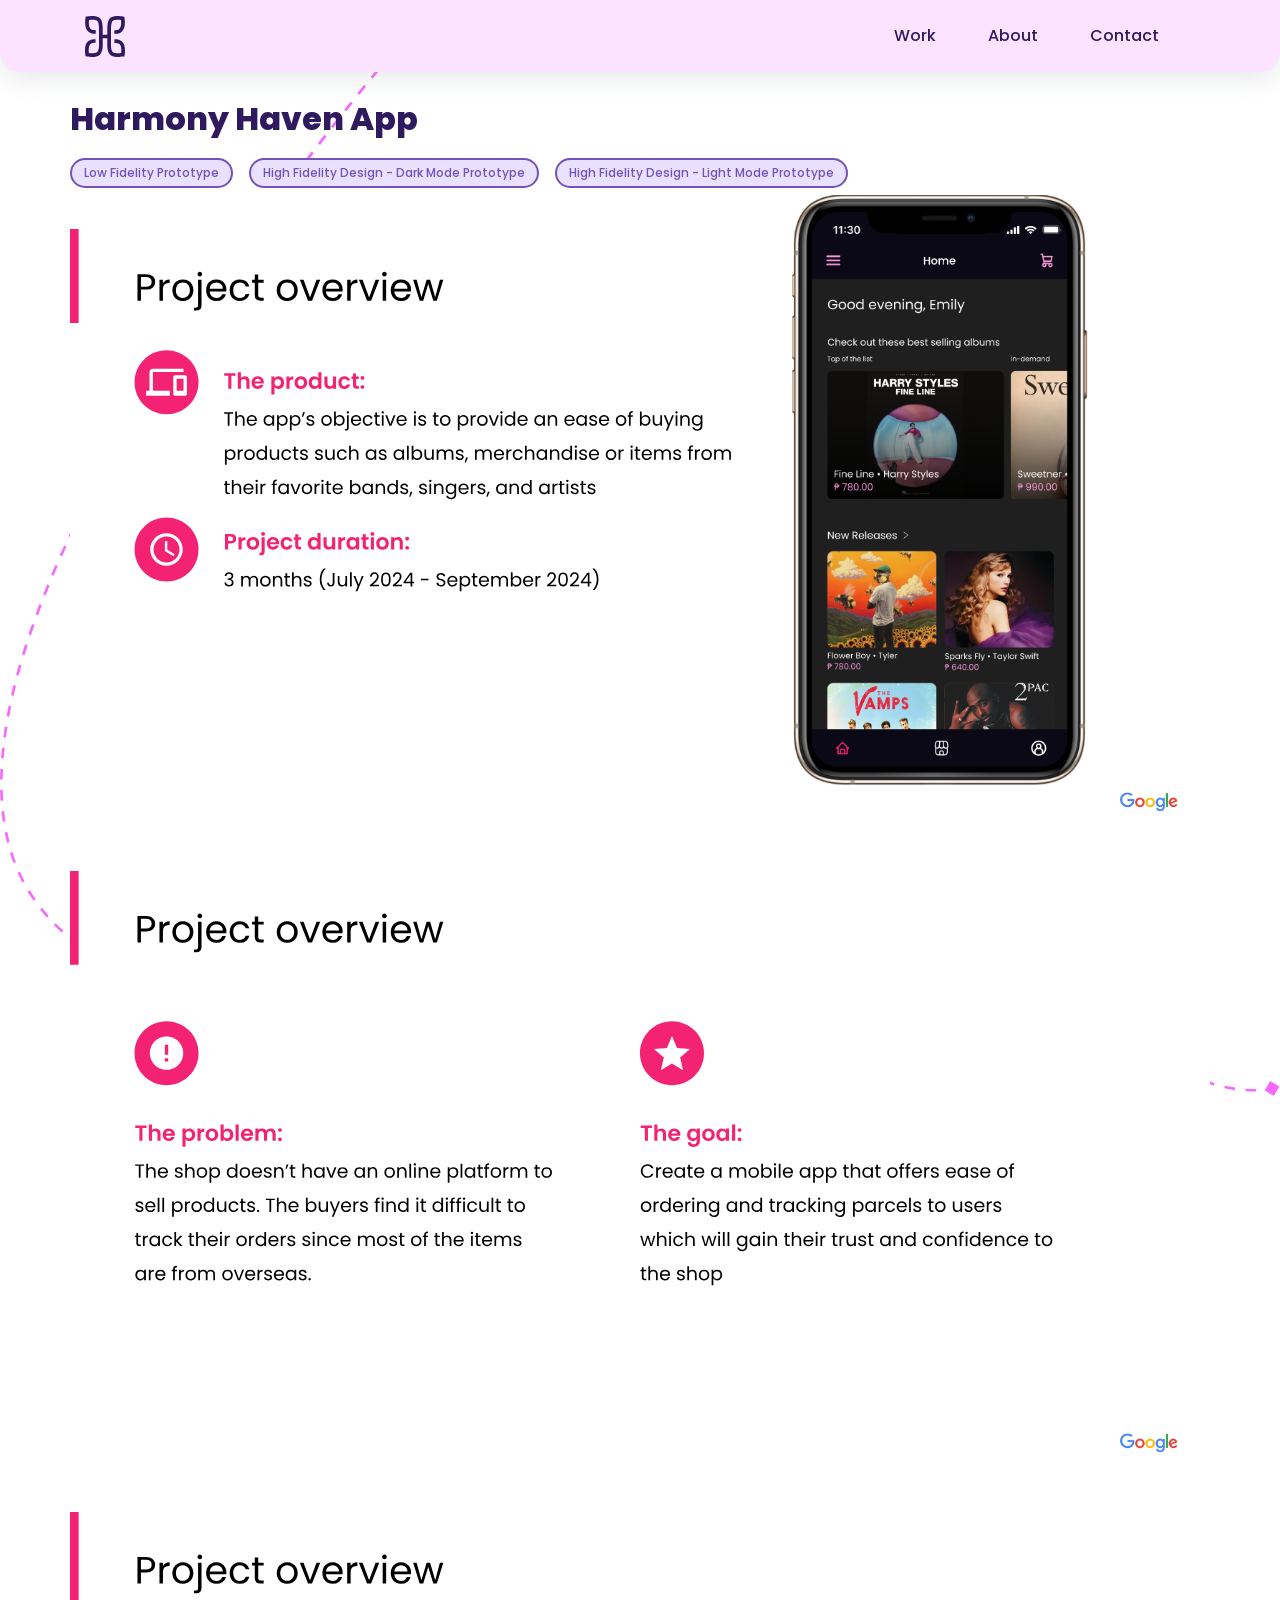
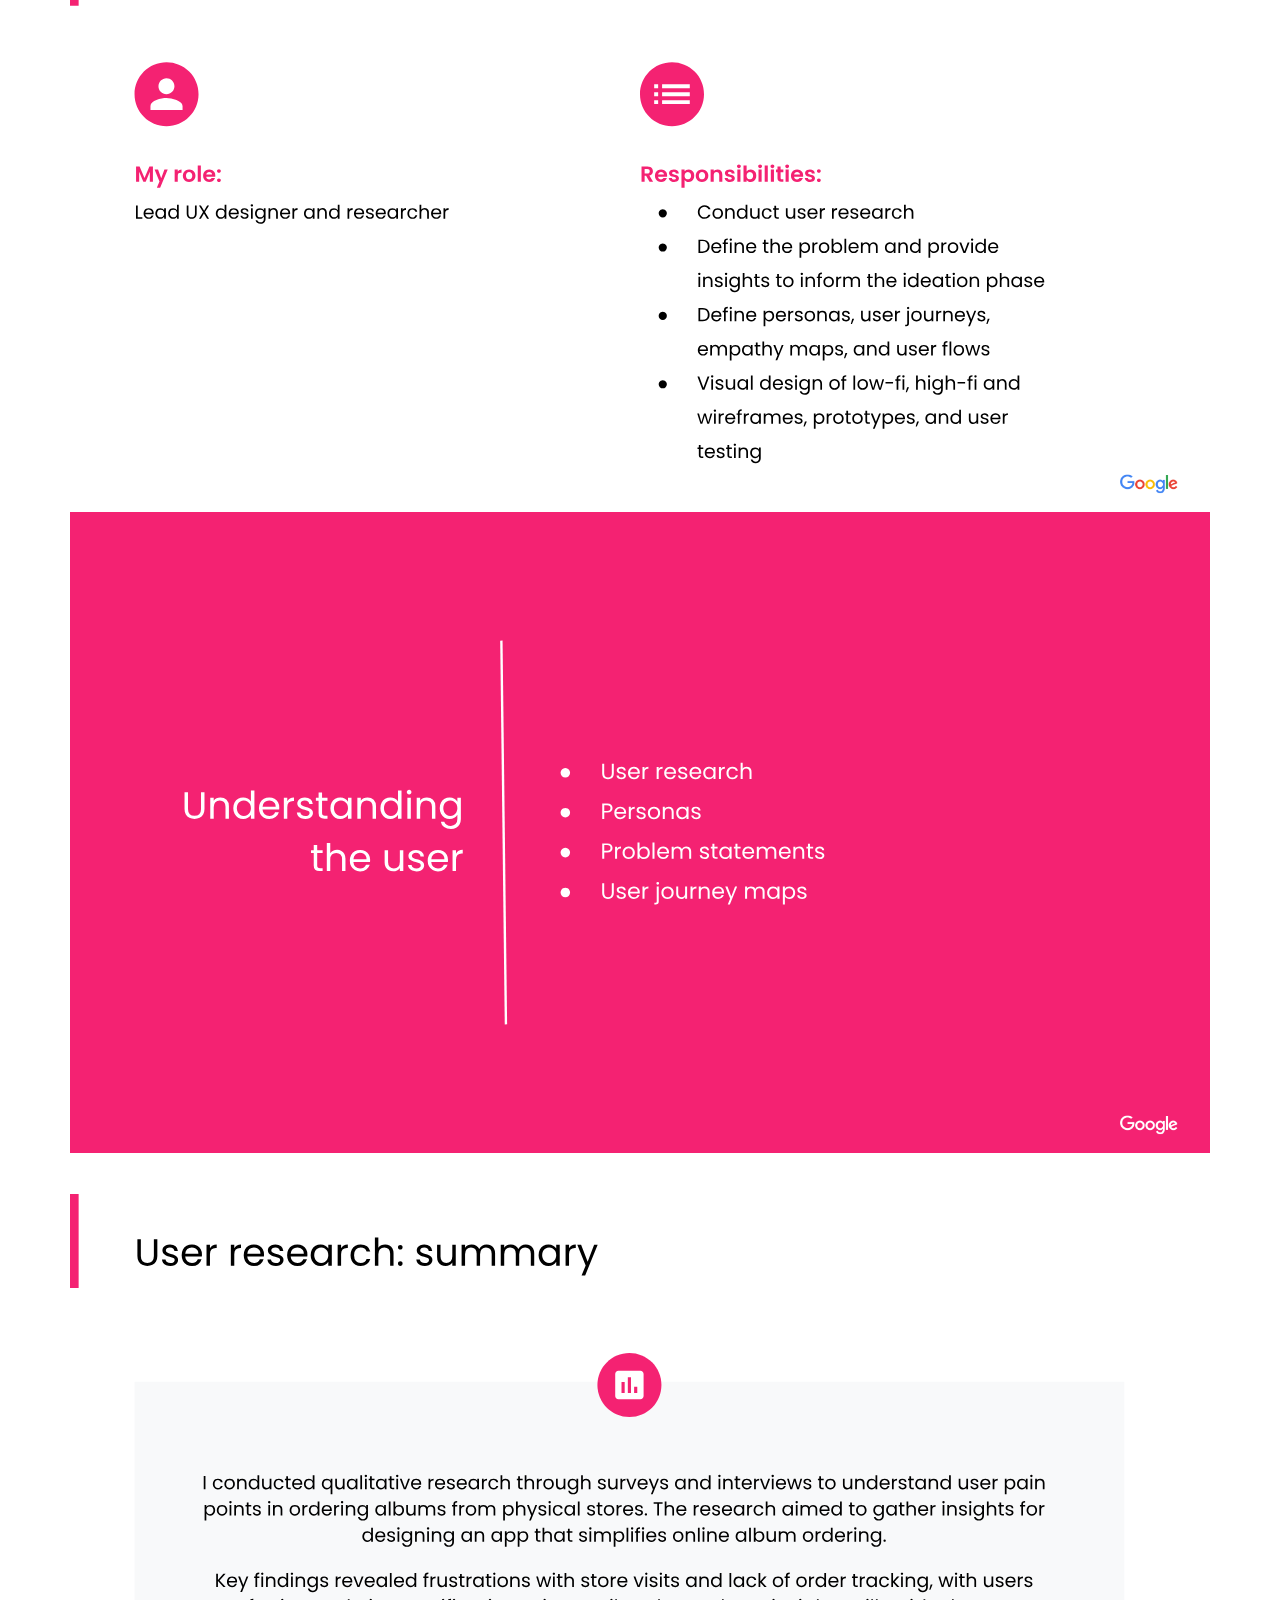
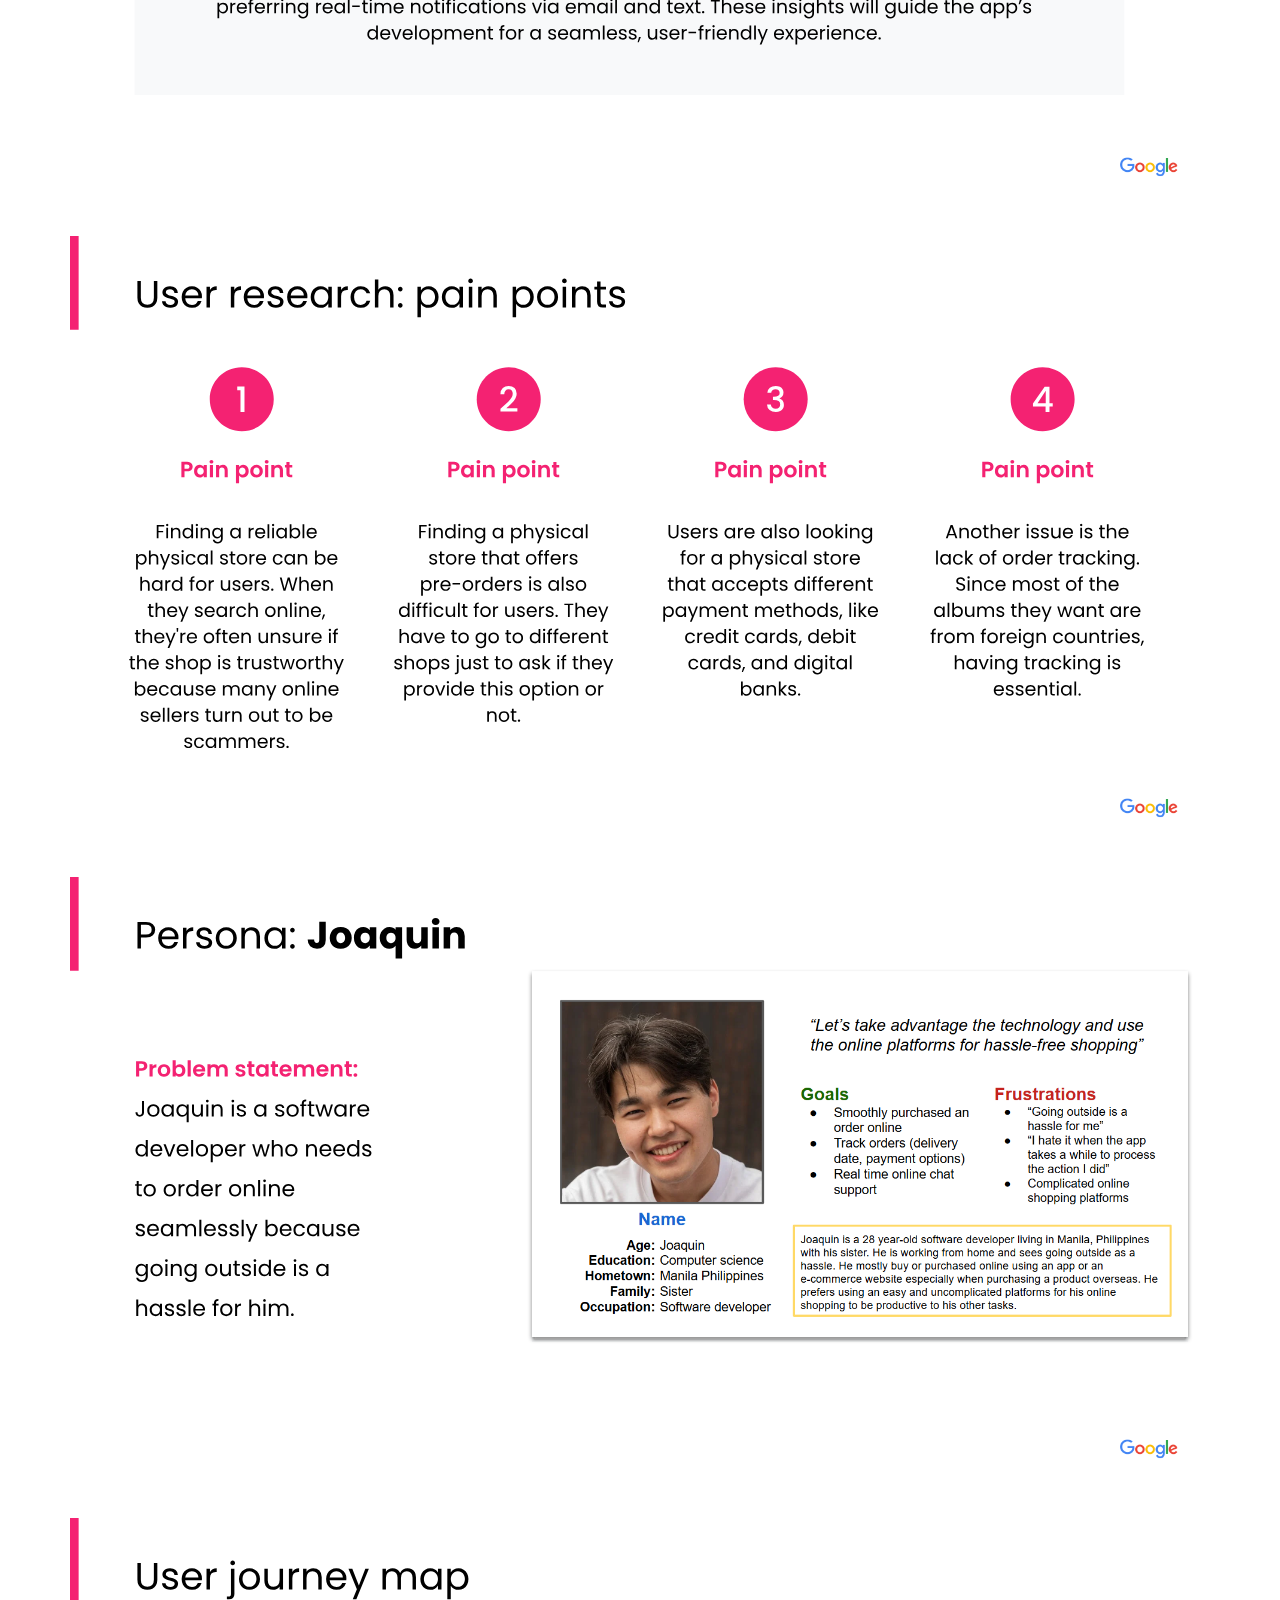
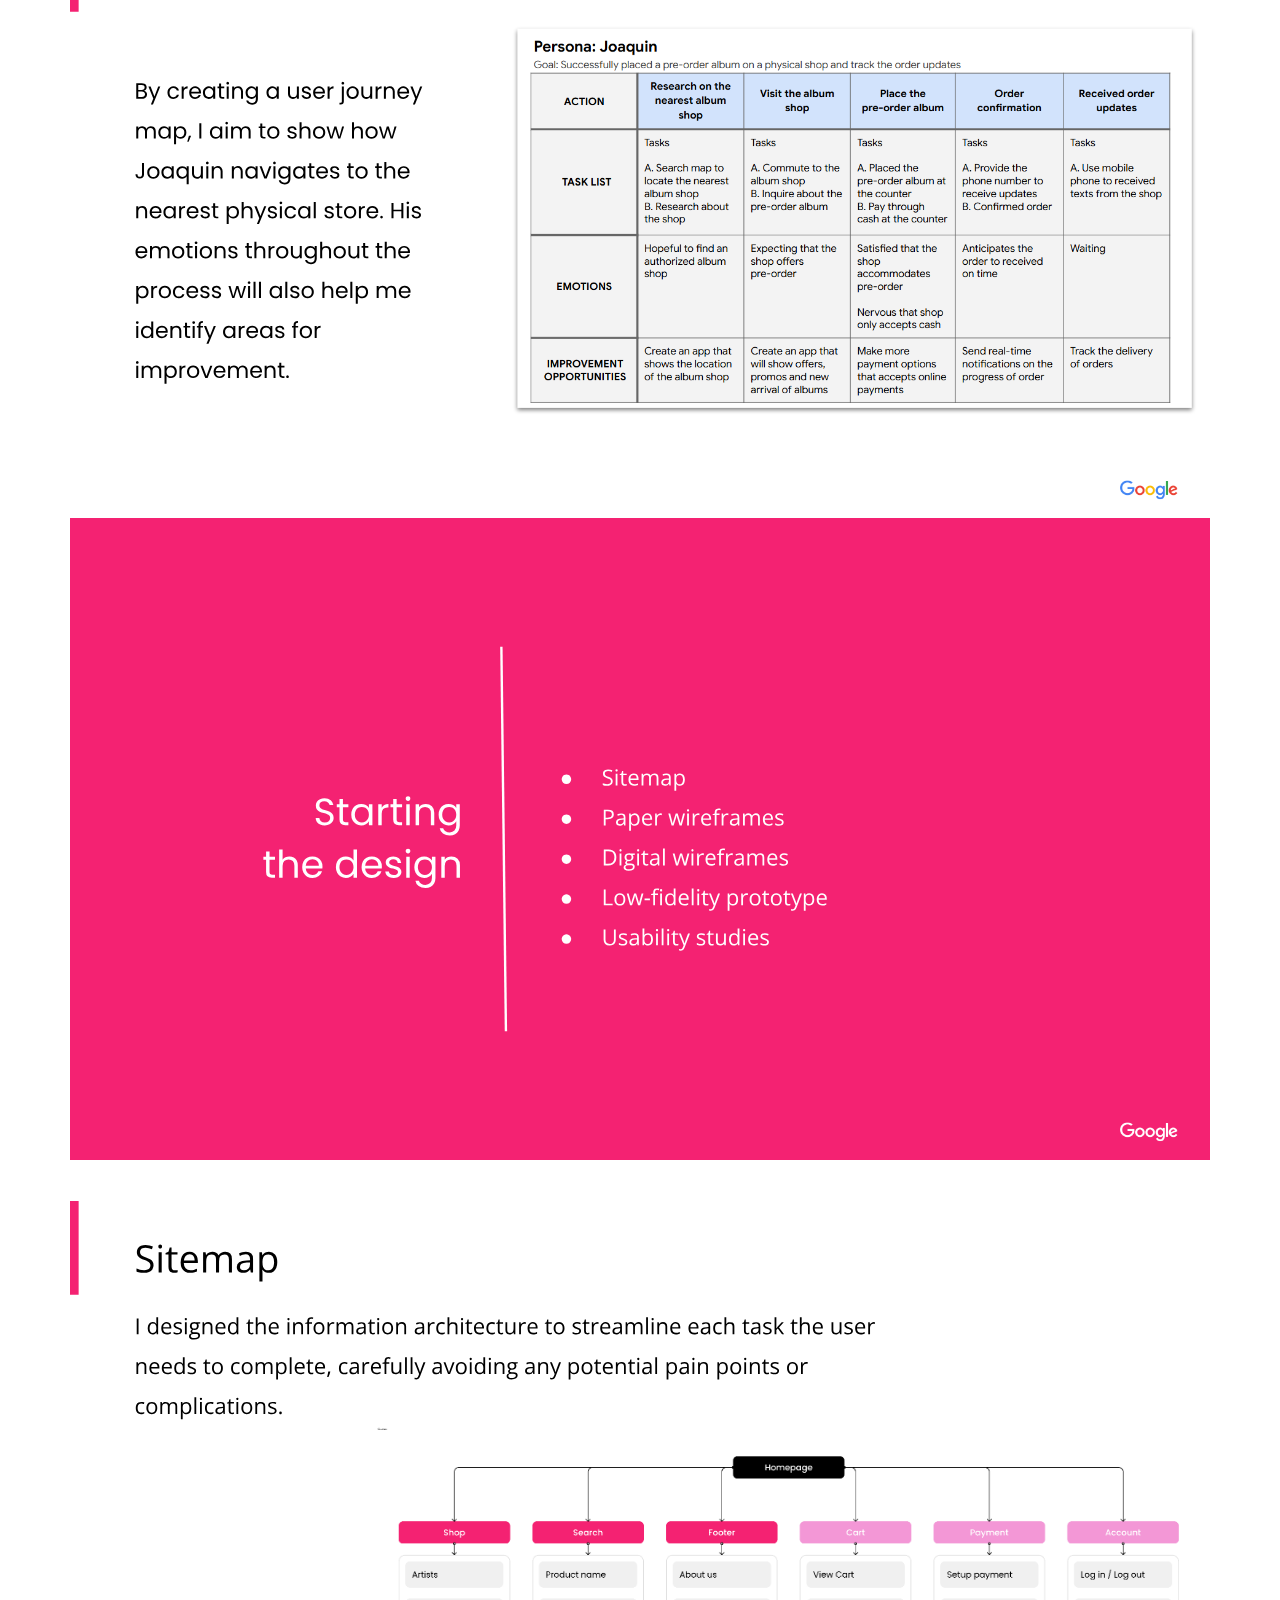
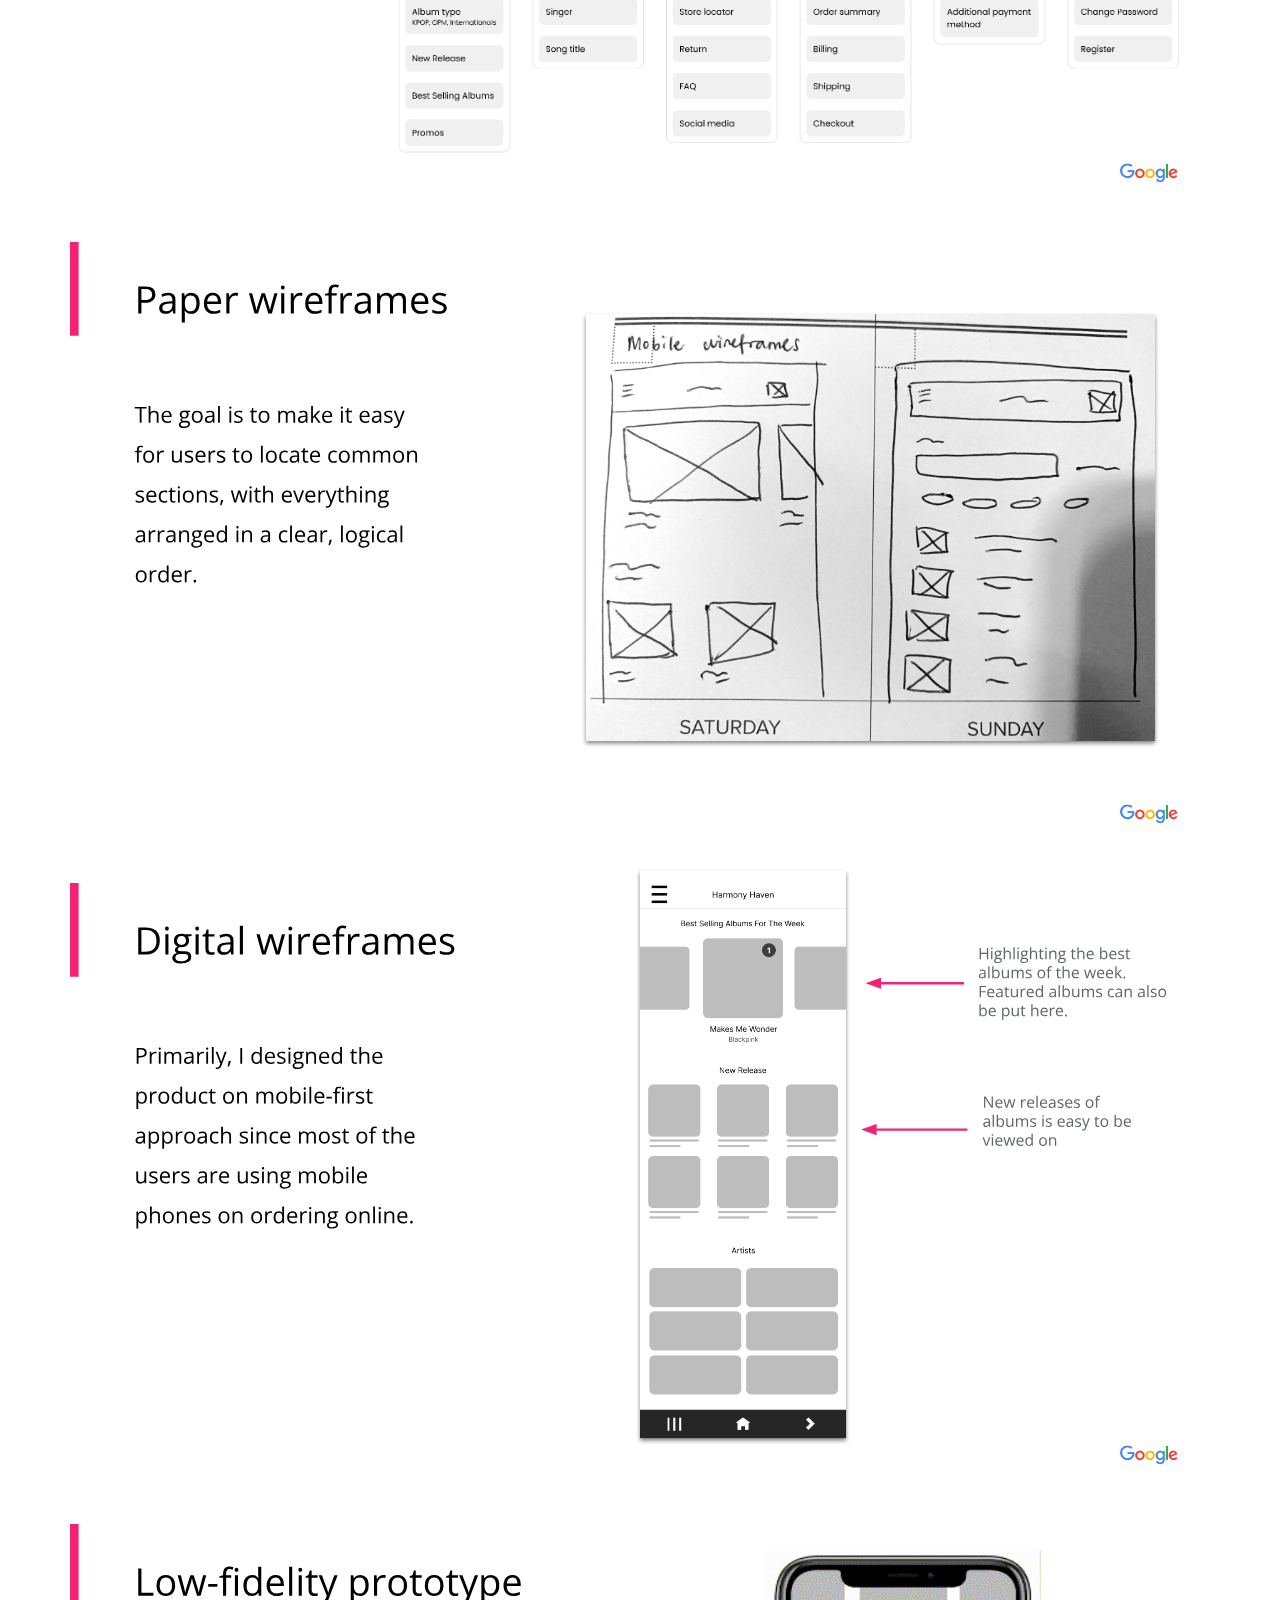
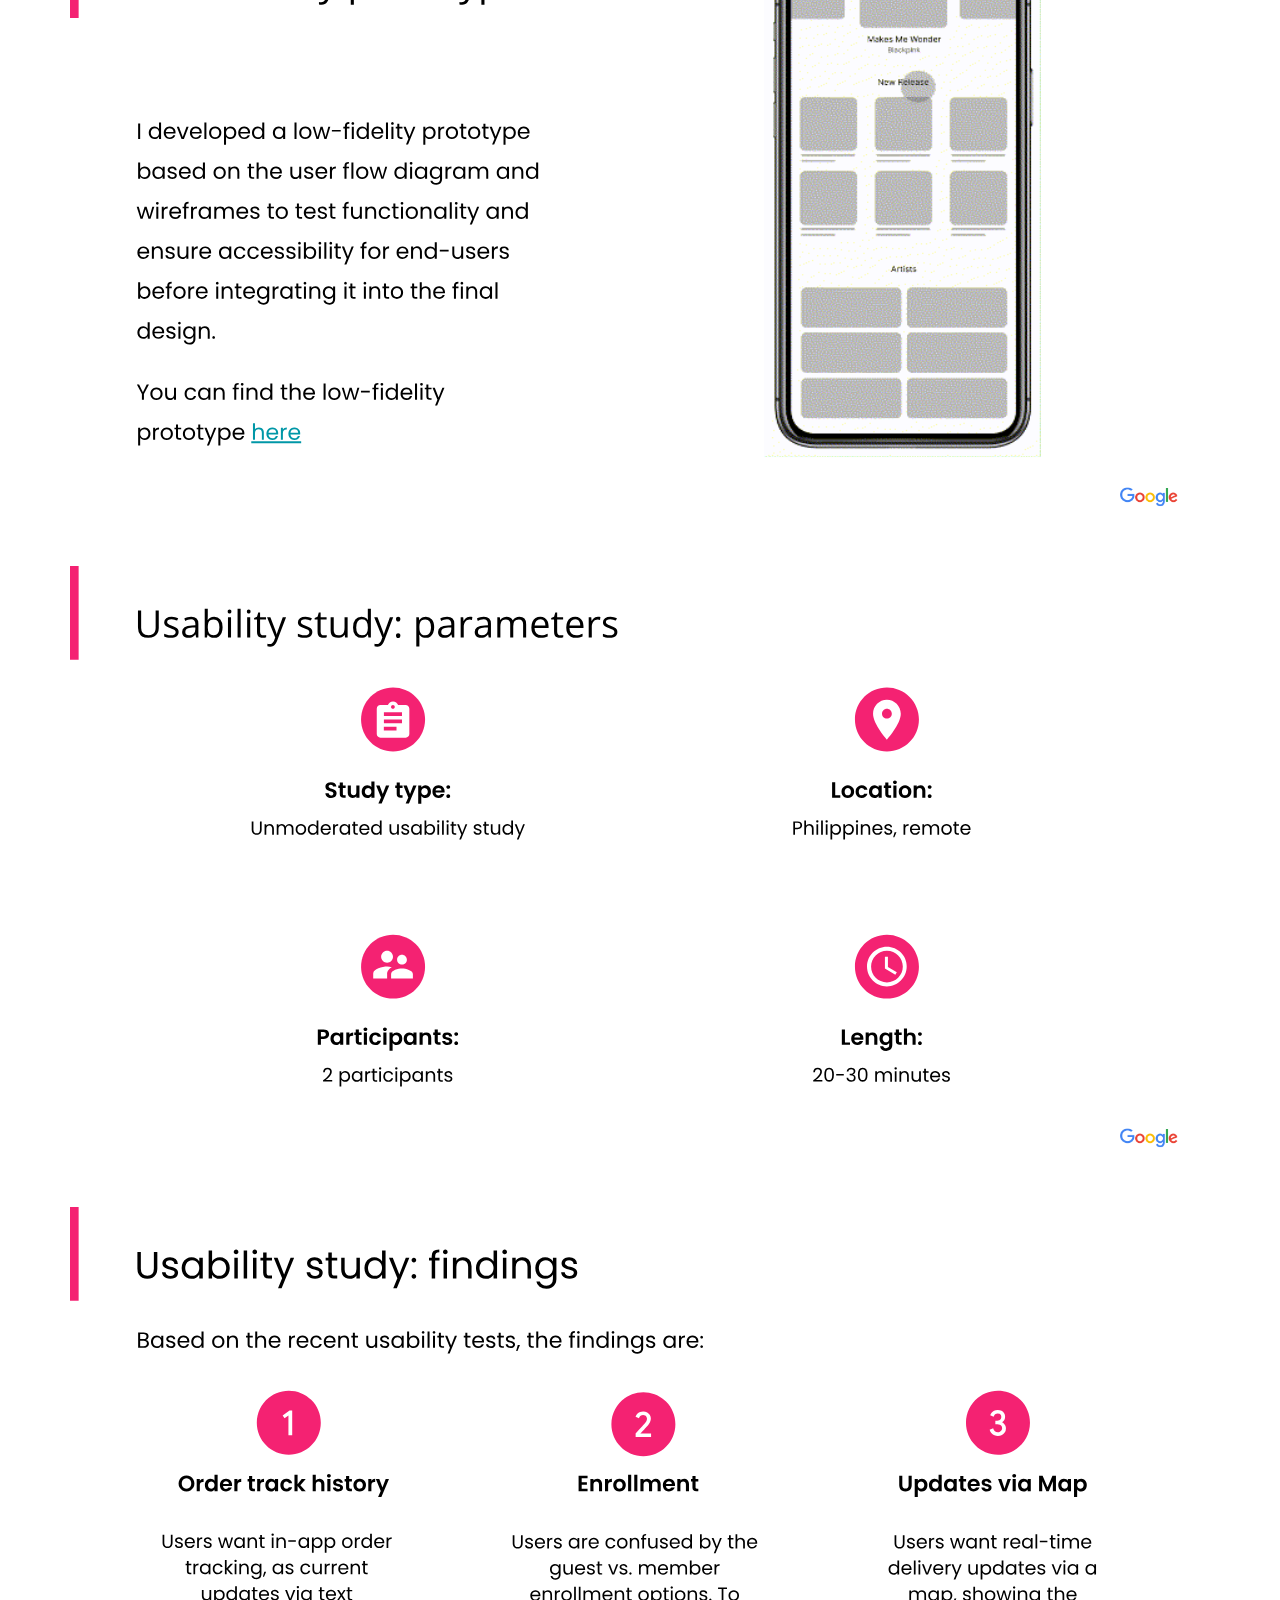
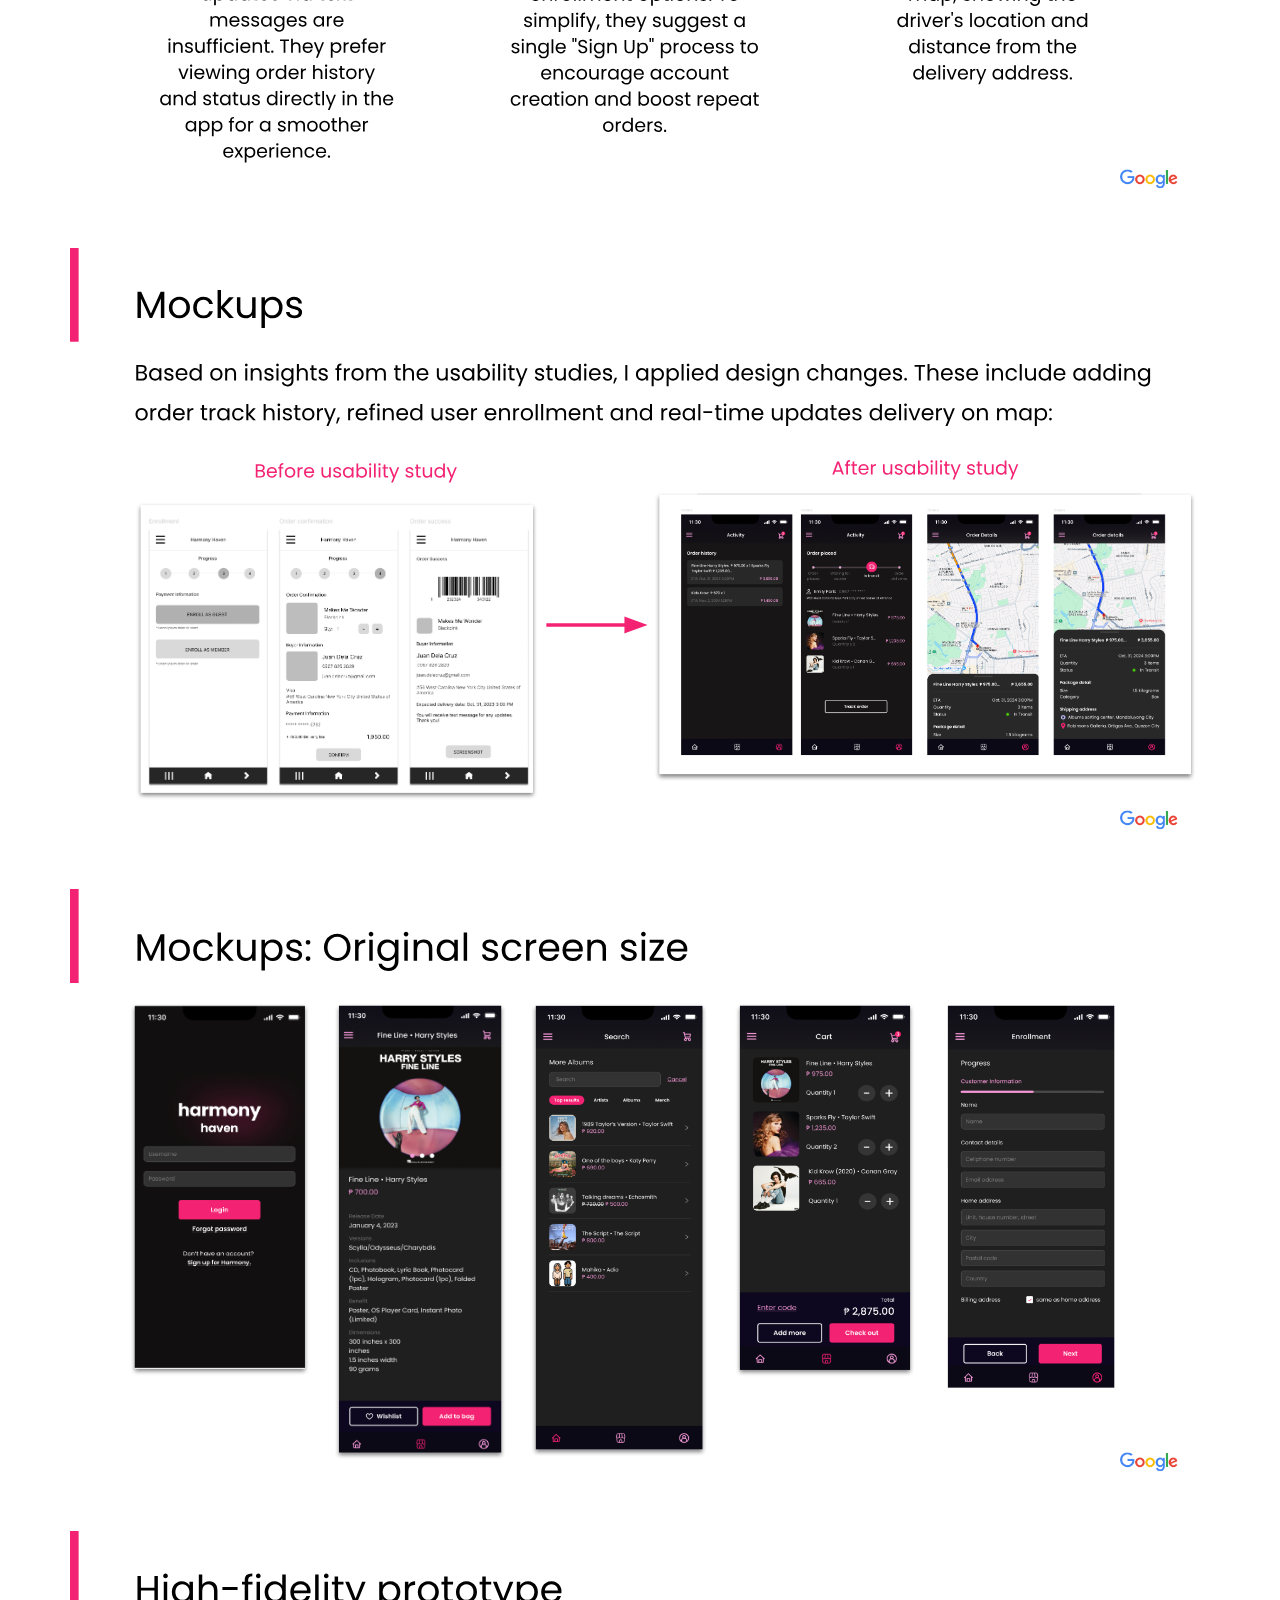
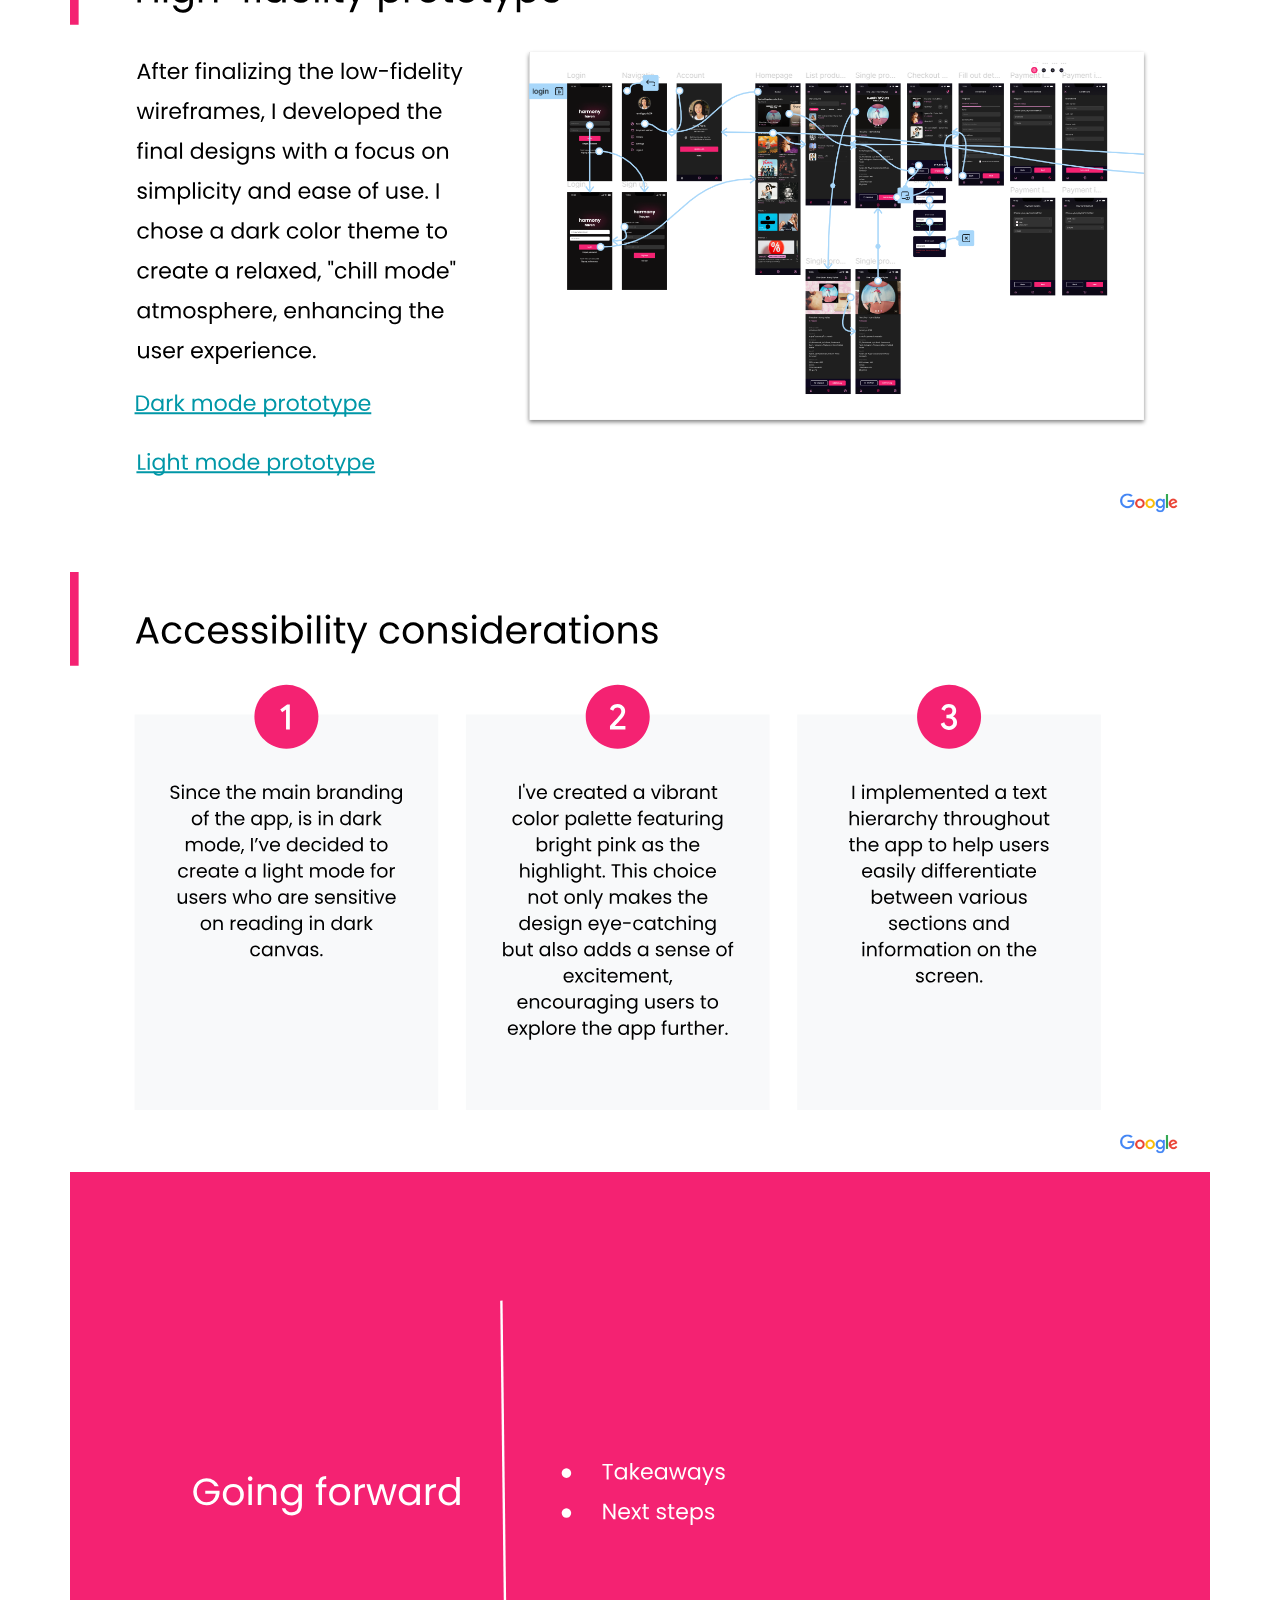
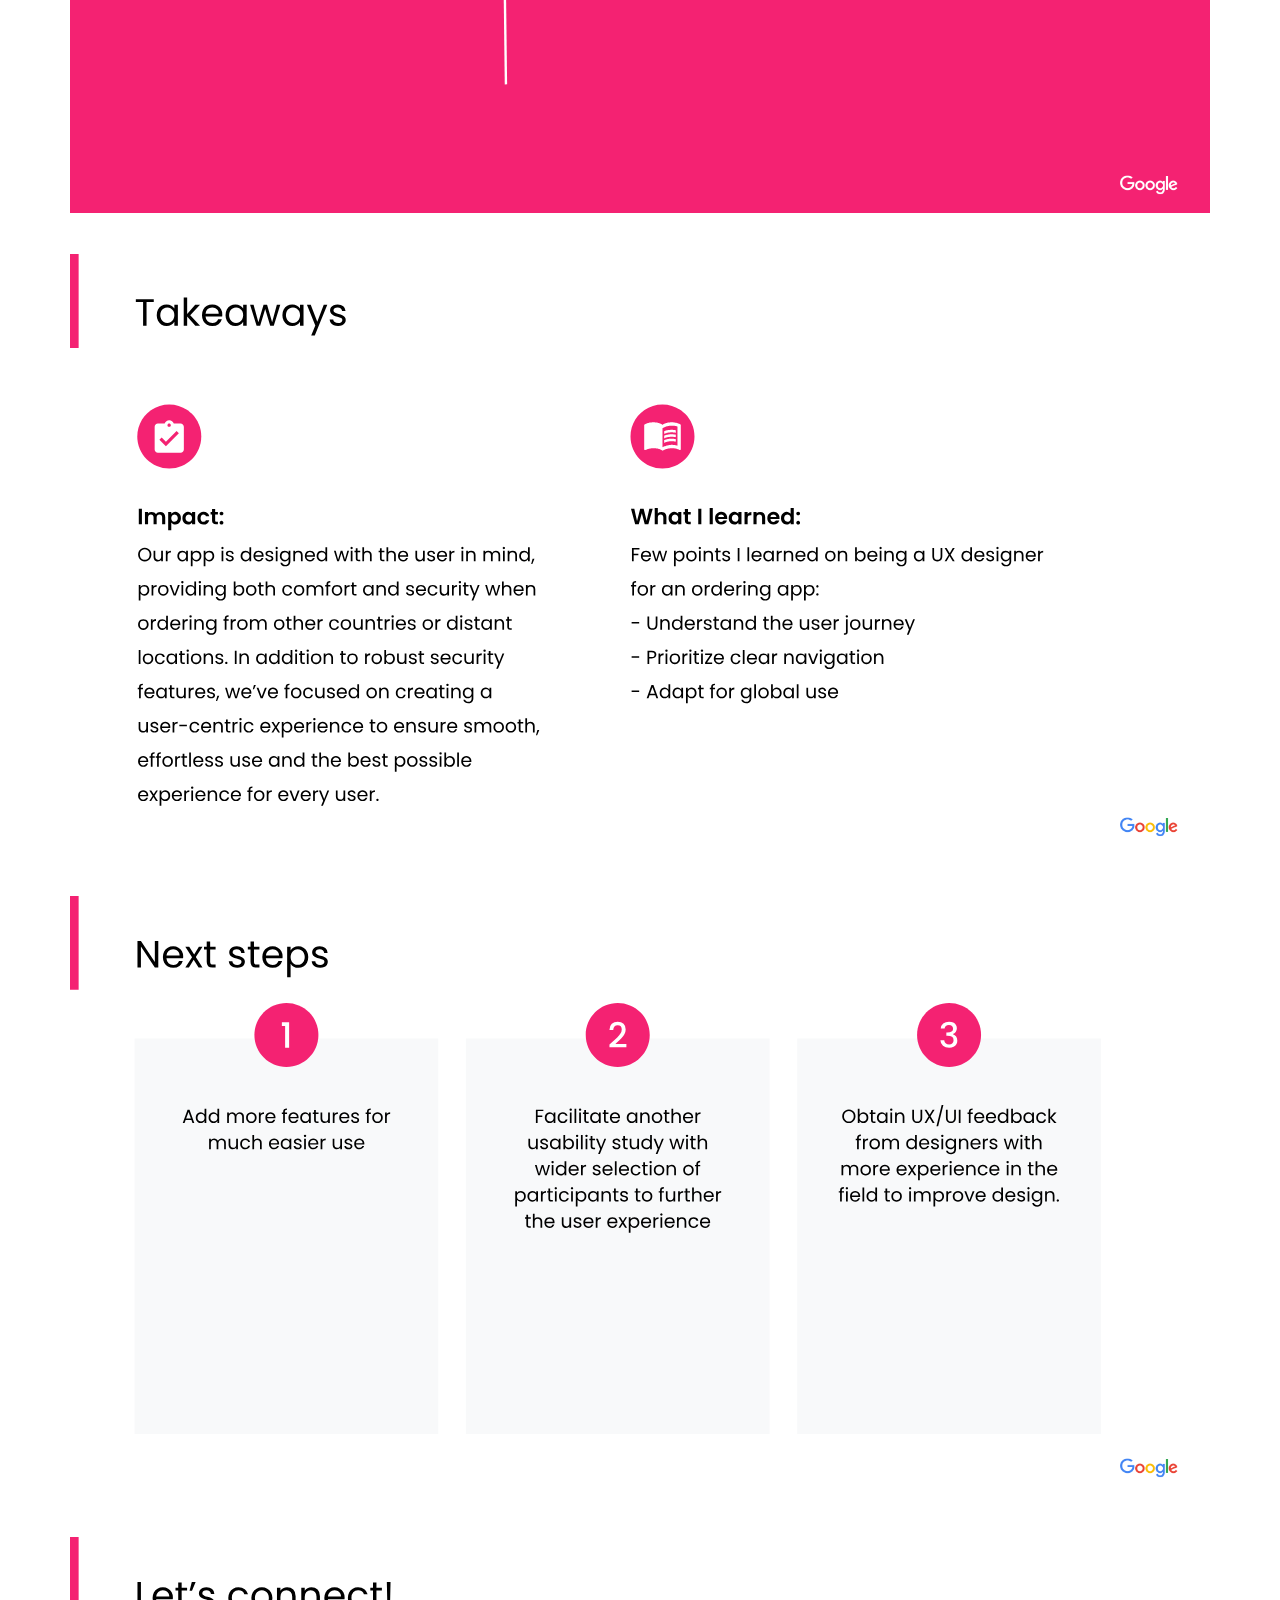
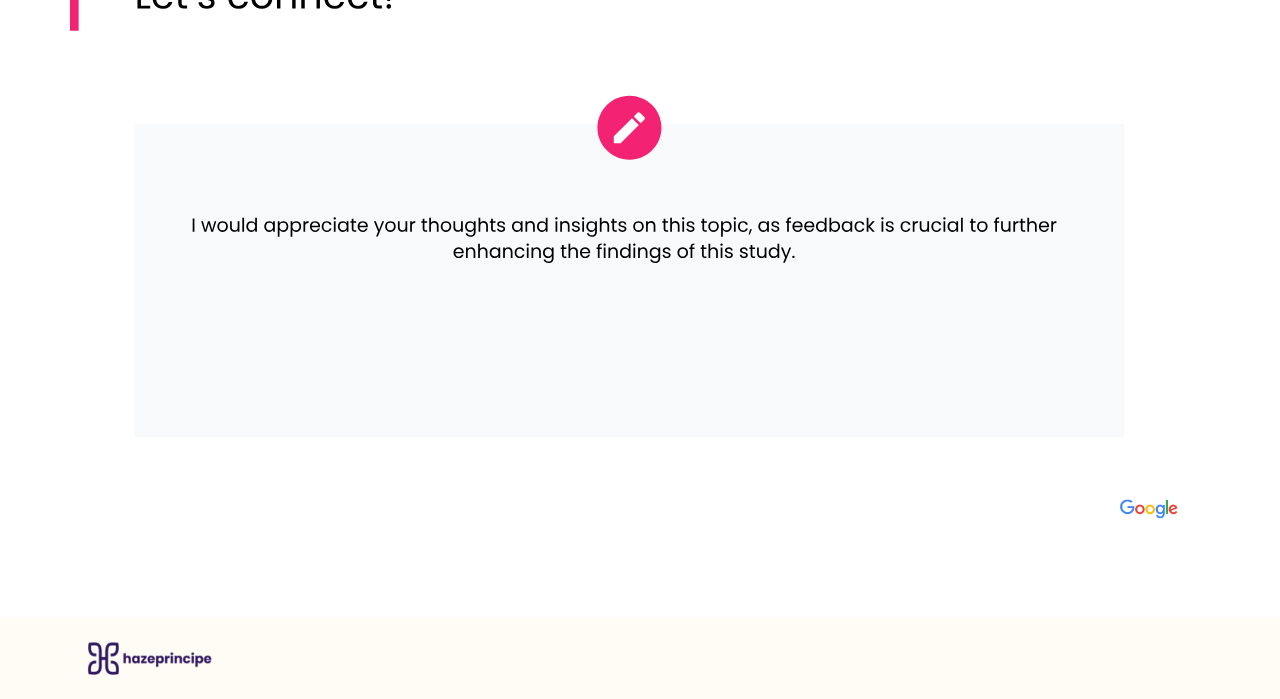
==== projects/harmony-haven.html @ e0a9fd75 "change redirection for harmony haven proj" ====
<!DOCTYPE html>
<html lang="en">
<head>
    <meta charset="UTF-8">
    <meta name="viewport" content="width=device-width, initial-scale=1.0">
    <meta name="description" content="Hazel Principe - Portfolio">
    <meta name="author" content="Hazel Principe">

    <meta property='og:title' content='Hazel Principe'/>
    <meta property='og:image' content='https://hazelprincipe.github.io/img/thumbnail.png'/>
    <meta property='og:description' content='Hazel Principe`s Web Portfolio'/>
    <meta property='og:url' content='https://hazelprincipe.github.io'/>
    <meta property='og:image:width' content='1020' />
    <meta property='og:image:height' content='474' />
    <meta property="og:type" content='website'/>
      
    <title>Hazel Principe's Portfolio</title>
    <link rel="shortcut icon" href="../img/favicon.png">
    <!--Main Bootstrap-->
    <link href="../vendor/bootstrap/css/bootstrap.css" rel="stylesheet">
    <link href="../vendor/bootstrap/css/bootstrap-grid.css" rel="stylesheet">
    <!--Custom css/fonts-->
  
    <link href="https://fonts.googleapis.com/css2?family=Poppins:wght@400;500;600&display=swap" rel="stylesheet">
    <link href="https://cdnjs.cloudflare.com/ajax/libs/animate.css/3.7.2/animate.min.css" rel="stylesheet">
    <link href="../css/custom.css" rel="stylesheet">
    <link href="../css/new-age.css" rel="stylesheet">
</head>


<body id="page-top"> 
    <!-- Navigation -->
    <nav class="navbar navbar-expand-lg navbar-light fixed-top" id="mainNav">
        <div class="container">
        <a class="navbar-brand js-scroll-trigger" href="../index.html"><img class="my-logo" src="../img/logo.svg" alt="logo"></a>
        <button class="navbar-toggler navbar-toggler-right" type="button" data-toggle="collapse" data-target="#navbarResponsive" aria-controls="navbarResponsive" aria-expanded="false" aria-label="Toggle navigation">
            <i class="fa fa-bars" aria-hidden="true"></i>
        </button>  
        <div class="collapse navbar-collapse" id="navbarResponsive">
            <ul class="navbar-nav ml-auto">
            <li class="nav-item p_nav">
                <a class="nav-link js-scroll-trigger c_" href="#ux-designs">Work</a>
            </li>
            <li class="nav-item p_nav">
                <a class="nav-link js-scroll-trigger" href="#skills">About</a>
            </li>
            <li class="nav-item p_nav">
                <a class="nav-link js-scroll-trigger" href="#portfolio">Contact</a>
            </li>
            </ul>
        </div>
        </div>
    </nav>
      
    <section class="section-white text-left" id="ux-designs">
        <div class="container">
          <div class="row h-100">
              <div class="title marg-bt" style="margin-top: 20px;">
                <h2 class="section-heading purple-text">Harmony Haven App</h2>
                <div class="gap">
                    <a href="https://www.figma.com/design/seeREsFwBynag3tN2F7nsu/Harmony-Haven-App?node-id=704-669&t=DktPrrc9738AFoOp-4" class="cust-btn btn btn-outline js-scroll-trigger" target="_blank">
                        <div>Low Fidelity Prototype</div>
                    </a>

                    <a href="https://www.figma.com/proto/seeREsFwBynag3tN2F7nsu/Harmony-Haven-App?node-id=430-4790&node-type=frame&viewport=432%2C612%2C0.09&t=BEkPO0IY13rHL767-0&scaling=scale-down&content-scaling=fixed&starting-point-node-id=430%3A4790&show-proto-sidebar=1" class="cust-btn btn btn-outline js-scroll-trigger" target="_blank">
                        <div>High Fidelity Design - Dark Mode Prototype</div>
                    </a>

                    <a href="https://www.figma.com/proto/seeREsFwBynag3tN2F7nsu/Harmony-Haven-App?node-id=718-4629&node-type=frame&viewport=432%2C612%2C0.09&t=BEkPO0IY13rHL767-0&scaling=scale-down&content-scaling=fixed&starting-point-node-id=718%3A4629&show-proto-sidebar=1" class="cust-btn btn btn-outline js-scroll-trigger" target="_blank">
                        <div>High Fidelity Design - Light Mode Prototype</div>
                    </a>
                </div>
              </div>

                <img class="img-fluid" src="../img/hh/1.svg">
                <img class="img-fluid" src="../img/hh/2.svg">
                <img class="img-fluid" src="../img/hh/3.svg">
                <img class="img-fluid" src="../img/hh/4.svg">
                <img class="img-fluid" src="../img/hh/5.svg">
                <img class="img-fluid" src="../img/hh/6.svg">
                <img class="img-fluid" src="../img/hh/7.svg">
                <img class="img-fluid" src="../img/hh/8.svg">
                <img class="img-fluid" src="../img/hh/9.svg">
                <img class="img-fluid" src="../img/hh/10.svg">
                <img class="img-fluid" src="../img/hh/11.svg">
                <img class="img-fluid" src="../img/hh/12.svg">
                <img class="img-fluid" src="../img/hh/13.svg">
                <img class="img-fluid" src="../img/hh/14.svg">
                <img class="img-fluid" src="../img/hh/15.svg">
                <img class="img-fluid" src="../img/hh/16.svg">
                <img class="img-fluid" src="../img/hh/17.svg">
                <img class="img-fluid" src="../img/hh/18.svg">
                <img class="img-fluid" src="../img/hh/19.svg">
                <img class="img-fluid" src="../img/hh/20.svg">
                <img class="img-fluid" src="../img/hh/21.svg">
                <img class="img-fluid" src="../img/hh/22.svg">
                <img class="img-fluid" src="../img/hh/23.svg">

          </div>
      </section>


      <footer>
        <div class="container">
          <div class="footer-content">
            <a class="navbar-brand js-scroll-trigger" href="#page-top"><img class="my-logo" src="../img/logowithtypeface.svg" alt="logo"></a>

            <!-- <p>&copy; Hazel Principe 2020</p> -->
            
            <div>
              <a href="https://www.linkedin.com/in/hazel-dhienz-principe/" target="_blank" class="i">
                <small><i class="fa fa-linkedin" aria-hidden="true"></i></small>
              </a>
              <a href="https://github.com/HazelPrincipe" target="_blank" class="i">
                <small><i class="fa fa-github" aria-hidden="true"></i></small>
              </a>
              <a href="https://www.behance.net/hazeldhien9916" target="_blank" class="i">
                <small><i class="fa fa-behance" aria-hidden="true"></i></small>
              </a>
            </div>
          </div>
        </div>
      </footer>


    <!-- Bootstrap core JavaScript -->
    <script src="vendor/jquery/jquery.min.js"></script>
    <script src="vendor/bootstrap/js/bootstrap.bundle.min.js"></script>

    <!-- Plugin JavaScript -->
    <script src="vendor/jquery-easing/jquery.easing.min.js"></script>

    <!-- Custom scripts for this template -->
    <script src="js/embed-fontawesome.js"></script>

    <!-- Timeline JS -->
    <script src='https://cdnjs.cloudflare.com/ajax/libs/jquery/2.1.3/jquery.min.js'></script>
    <script src="js/index.js"></script>

</body>
</html>
---- css/custom.css ----
html {
  scroll-behavior: smooth;
}

.navbar-item {
    color: #000000;
}
.p_nav {
    margin: 0px 20px 0px 0px;
}
.my-logo {
    height: 100%;
    width: 100%;
}

.cust-btn {
    border-radius: 5px;
    font-family: 'Poppins';
    font-size: 12px;
    text-transform: uppercase;
    display: block;
    display: inline-block;
    text-align: center;
    background-color: #EAE0FF;
}

.cust-pad {
    padding: 0px 30px;
}

.margin {
    margin: 10px;
}

.gap {
  display: flex;
  gap: 16px;
  justify-content: flex-start;
}

@media (max-width: 992px) {
  .gap {
    gap: 16px;
    justify-content: center;
  }
}

.group {
    margin: 20px 0px;
}

.mt {
  margin-top: 40px;
}
---- css/new-age.css ----
/*!
 * Start Bootstrap - New Age v5.0.8 (https://startbootstrap.com/themes/new-age)
 * Copyright 2013-2020 Start Bootstrap
 * Licensed under MIT (https://github.com/StartBootstrap/startbootstrap-new-age/blob/master/LICENSE)
 */

html,
body {
  width: 100%;
  height: 100%;
}

body {
  font-family: 'Poppins', 'Helvetica', 'Arial', 'sans-serif';
}

a {
  color: #2F195F;
  transition: all .35s;
}

a:hover, a:focus, a:active {
  color: #F768FF;
  text-decoration: none;
  font-weight: 500;
}

hr {
  max-width: 470px;
  margin: 20px 0 20px 0;
  border-width: 3px;
  border-color: #ff6666;
  text-align: left;
}

hr.light {
  border-color: white;
}

.my-title {
  font-family: 'Poppins', 'Helvetica', 'Arial', 'sans-serif';
  font-size: 70px;
  margin-bottom: 0px;
  font-weight: 800;
  color: #2F195F;
}
h1,
h2,
h3,
h4,
h5,
h6 {
  font-family: 'Poppins', 'Helvetica', 'Arial', 'sans-serif';
  font-weight: 800;
}

p {
  font-family: 'Poppins', 'Helvetica', 'Arial', 'sans-serif';
  font-size: 15px;
  line-height: 1.5;
}

small {
  font-family: 'Poppins', 'Helvetica', 'Arial', 'sans-serif';
}

p.text {
  font-family: 'Poppins', 'Helvetica', 'Arial', 'sans-serif';
  font-size: 15px;
  margin-bottom: 5px;
  color: #2F195F;
}

p.text-sm{
  font-size: 14px;
  color: #505050;
}

.purple-text {
  color: #2F195F;
}

@font-face {
  font-family: tagalog-stylized;
  src: url(tagalog-stylized-font/tagalog-stylized.ttf);
}

.t-style {
  font-family: tagalog-stylized;
}

p.text.mb {
  margin-bottom: 12px;
}

.my-logo {
  max-width: 130px;
}

.sk_logos {
  max-width: 100px;
  padding: 10px;
  opacity: 20%;
}

.sk_logos:hover {
  opacity: 100%;
  text-decoration: none;
}

#mainNav {
  border-color: rgba(34, 34, 34, 0.05);
  background-color: #FCE3FF;
  transition: all .35s;
  font-family: 'Poppins', 'Helvetica', 'Arial', 'sans-serif';
  font-weight: 200;
  border-radius: 0px 0px 20px 20px;
  box-shadow: rgba(149, 157, 165, 0.2) 0px 8px 24px;
}

#mainNav .navbar-toggler {
  font-size: 20px;
  padding: 20px 40px;
  color: #2F195F;
}

#mainNav .navbar-nav > li > a {
  font-family: 'Poppins', 'Helvetica', 'Arial', 'sans-serif';
  padding: 16px;
  font-size: 16px;
  font-weight: 500;
}

#mainNav .navbar-nav > li > a.active {
  color: #ff6666 !important;
  font-weight: 900;
}

#mainNav .navbar-nav > li > a.active:hover {
  background-color: transparent;
}

#mainNav .navbar-nav > li > a,
#mainNav .navbar-nav > li > a:focus {
  color: #2F195F;
}

#mainNav .navbar-nav > li > a:hover,
#mainNav .navbar-nav > li > a:focus:hover {
  color: #ff6666;
}

@media (min-width: 992px) {
  #mainNav {
    border-color: transparent;
    background-color: #FCE3FF;
    text-transform: capitalize;
    border-radius: 0px 0px 20px 20px;
  }
  #mainNav .navbar-brand {
    color: fade(white, 70%);
  }
  #mainNav .navbar-brand:hover, #mainNav .navbar-brand:focus {
    color: white;
  }
  #mainNav .navbar-nav > li > a,
  #mainNav .navbar-nav > li > a:focus {
    color: #2F195F;
    text-transform: capitalize;
  }
  #mainNav .navbar-nav > li > a:hover,
  #mainNav .navbar-nav > li > a:focus:hover {
    color: #F768FF;
  }
  #mainNav.navbar-shrink {
    border-color: rgba(34, 34, 34, 0.1);
    background-color: #ffd4d5;
  }
  #mainNav.navbar-shrink .navbar-brand {
    color: #222222;
  }
  #mainNav.navbar-shrink .navbar-brand:hover, #mainNav.navbar-shrink .navbar-brand:focus {
    color: #490b0c;
  }
  #mainNav.navbar-shrink .navbar-nav > li > a,
  #mainNav.navbar-shrink .navbar-nav > li > a:focus {
    color: #ffffff;
  }
  #mainNav.navbar-shrink .navbar-nav > li > a:hover,
  #mainNav.navbar-shrink .navbar-nav > li > a:focus:hover {
    color: #ffc8c8;
  }

  .skills-img {
    background: none;
  }
}

header.masthead {
  position: relative;
  width: 100%;
  padding-top: 150px;
  padding-bottom: 100px;
  background-color: #FFFBF5;
  background-attachment: fixed;
  background-repeat: no-repeat;
  background-size: cover;
  background-position: center;
}

header.masthead .header-content {
  margin-bottom: 100px;
  text-align: center;
}

header.masthead .header-content h1 {
  font-size: 30px;
}

header.masthead .device-container {
  max-width: 325px;
  margin-right: auto;
  margin-left: auto;
}

header.masthead .device-container .screen img {
  border-radius: 3px;
}

@media (min-width: 992px) {
  header.masthead {
    height: 100vh;
    min-height: 619px;
    padding-top: 0;
    padding-bottom: 0;
  }
  header.masthead .header-content {
    margin-bottom: 0;
    text-align: left;
  }
  header.masthead .header-content h1 {
    font-size: 50px;
  }
  header.masthead .device-container {
    max-width: 325px;
  }
}

.marg {
  margin: 0px 8px 0px 0px;
}

.skills-img {
  width: 100%;
  height: 100%;
  background-attachment: fixed;
  background: url("../img/skills.png");
  background-repeat: no-repeat;
  margin: 50px 0px 50px 0px;
}

.padd {
  padding: 30px 20px;
}

.padd-100 {
  padding: 150px 50px 10px 50px;
}

.section-white {
  background-image: url("../img/arrow.svg");
  background-size: contain;
  background-repeat: no-repeat;
  padding: 40px 0px;
  margin: 40px 0px;
}

.section-cream {
  background-color: #FFFBF5;
  padding: 40px 0px;
  margin: 40px 0px;
}

#ux-designs, #web-dev, #graphic-designs {
  scroll-margin-top: 80px;
}

.chip {
  display: inline-block;
  font-family: 'Poppins', 'Helvetica', 'Arial', sans-serif;
  font-weight: 500;
  color: #7b57d1; /* purple text */
  margin: 5px;
}

@media (max-width: 768px) {
  .shrink {
    max-width: 80%;
    height: auto;
  }
}

@media (min-width: 768px) {
  section.skills .badges .badge-link {
    display: inline-block;
    margin-bottom: 0;
  }
}

@media (min-width: 768px) {
  section.skills h2 {
    font-size: 40px;
  }
}

.rect-bg {
  height: 80px;
  width: inherit;
  background-color: #ff4d4d;
  margin: 40px 0px;
  z-index: 100;
}

.pf-img {
  max-width: 50%;
  height: auto;
}

.text-description {
  padding: 20px 20px;
}

.text-description h5 {
  font-weight: 0;
  margin-bottom: 0.1rem;
}

.boxes {
  padding: 0px 30px 30px 30px;
}

.section-heading {
  margin-bottom: 20px;
}

section.portfolio .marg-bt {
  margin-bottom: 50px;
}

section.portfolio .pf-rec {
  border-radius: 3px;
  background-color: #ffffff;
  box-shadow: 0 4px 5px 0 rgb(0 0 0 / 0%), 0 6px 20px 0 rgba(0, 0, 0, 0.19);
  margin: 15px;
  padding: 15px 0px; 
}

section.portfolio {
  background-color: #fff5f5;
}

section.portfolio h2 {
  font-weight: 900 !important;
}

section.portfolio .device-container,
section.portfolio .feature-item {
  max-width: 325px;
  margin: 0 auto;
}

section.portfolio .device-container {
  margin-bottom: 100px;
}

section.milestones .padd {
  padding: 80px 80px;
}

@media (min-width: 992px) {
  section.portfolio .device-container {
    margin-bottom: 0;
  }
}

section.portfolio .feature-item {
  padding-top: 50px;
  padding-bottom: 50px;
  text-align: center;
}

section.portfolio .feature-item h3 {
  font-size: 30px;
}

section.portfolio .feature-item i {
  font-size: 80px;
  display: block;
  margin-bottom: 15px;
  background: linear-gradient(to left, #7b4397, #dc2430);
  -webkit-background-clip: text;
  background-clip: text;
  -webkit-text-fill-color: transparent;
}

section.milestones {
  position: relative;
  width: 100%;
  background-color: #ffffff;
  text-align: center;
}

section.milestones h2 {
  font-weight: 900 !important;
}

section.cta {
  position: relative;
  padding: 250px 0;
  background-image: url("../img/bg-cta.jpg");
  background-position: center;
  background-size: cover;
}

section.cta .cta-content {
  position: relative;
  z-index: 1;
}

section.cta .cta-content h2 {
  font-size: 50px;
  max-width: 450px;
  margin-top: 0;
  margin-bottom: 25px;
  color: white;
}

@media (min-width: 768px) {
  section.cta .cta-content h2 {
    font-size: 80px;
  }
}

section.cta .overlay {
  position: absolute;
  top: 0;
  left: 0;
  width: 100%;
  height: 100%;
  background-color: rgba(0, 0, 0, 0.5);
}

section.contact {
  text-align: center;
}

section.contact h2 {
  margin-top: 0;
  margin-bottom: 25px;
}

section.contact h2 i {
  color: #dd4b39;
}

section.contact ul.list-social {
  margin-bottom: 0;
}

section.contact ul.list-social li a {
  font-size: 40px;
  line-height: 80px;
  display: block;
  width: 80px;
  height: 80px;
  color: white;
  border-radius: 100%;
}

section.contact ul.list-social li.social-twitter a {
  background-color: #1da1f2;
}

section.contact ul.list-social li.social-twitter a:hover {
  background-color: #0d95e8;
}

section.contact ul.list-social li.social-facebook a {
  background-color: #3b5998;
}

section.contact ul.list-social li.social-facebook a:hover {
  background-color: #344e86;
}

section.contact ul.list-social li.social-google-plus a {
  background-color: #dd4b39;
}

section.contact ul.list-social li.social-google-plus a:hover {
  background-color: #d73925;
}

footer {
  padding: 16px 0;
  color: #2F195F;
  background-color: #FFFBF5;
  align-items: center
}

.footer-content {
  display: flex;
  justify-content: space-between;
}

.soc_med {
  color: #ffffff;
}

.soc_med:hover {
  color: #cd8b8b;
}

footer p {
  font-size: 12px;
  margin: 0;
}

footer ul {
  margin-bottom: 0;
}

footer ul li a {
  font-size: 12px;
  color: rgba(255, 255, 255, 0.3);
}

footer ul li a:hover, footer ul li a:focus, footer ul li a:active, footer ul li a.active {
  text-decoration: none;
}

.bg-primary {
  background: #ffffff !important;
}

.text-primary {
  color: #fdcc52;
}

.no-gutter > [class*='col-'] {
  padding-right: 0;
  padding-left: 0;
}

.btn-outline {
  color: #7353BA;
  border: 2px solid;
  border-color: #7353BA;
}

.btn-outline:hover, .btn-outline:focus, .btn-outline:active {
  color: white;
  border-color: #7353BA;
  background-color: #4C3482;
}

.btn {
  border-radius: 20px;
  font-family: 'Poppins', 'Helvetica', 'Arial', 'sans-serif';
  font-weight: 500;
  text-transform: capitalize;
  padding: 4px 12px;
}

.i {
  font-size: 20px;
  color: #2F195F;
  padding: 0px 10px;
}

.btn-xl {
  font-size: 16px;
  padding: 15px 45px;
}


.grid {
  display: grid;
  grid-template-columns: repeat(2, 1fr);
  gap: 20px; /* space between cards */
}

/* Each card style */
.card {
  background: #ffffff;
  padding: 20px;
  border-radius: 24px;
  border: 1px solid #f1f1f1;
  text-align: left;
  font-family: 'Poppins', 'Helvetica', 'Arial', sans-serif;

  transition: box-shadow 0.3s ease, transform 0.3s ease;
}

.card:hover {
  box-shadow: 1px 3px 5px rgba(0.1, 0.5, 10, 0.1);
  transform: translateY(-3px); /* slight lift effect (optional) */
}

@media (max-width: 768px) {
  .grid {
    grid-template-columns: 1fr; /* 1 column on mobile */
  }
}

.card-title {
  font-size: 20px;
  font-weight: 500;
  color: #2F195F;
  margin: 5px, 0;
}

.mt {
  margin-top: 40px;
}
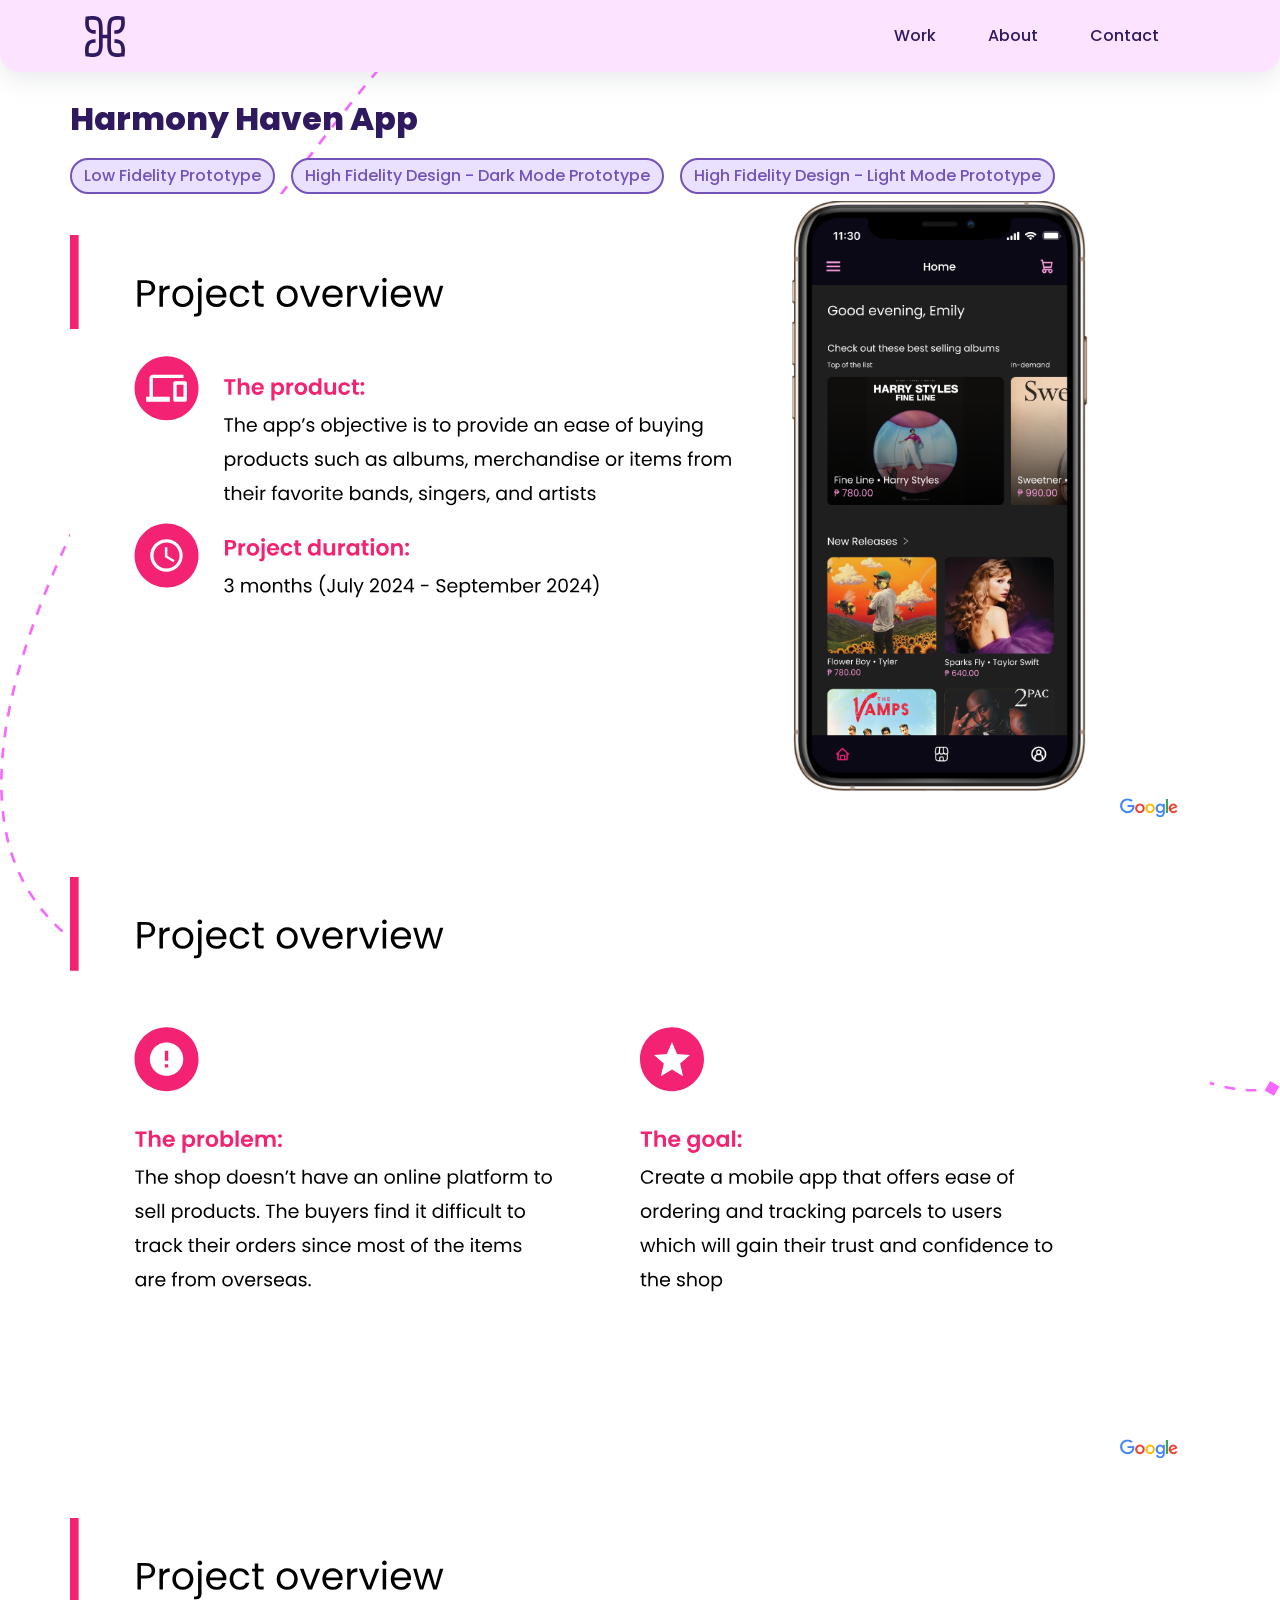
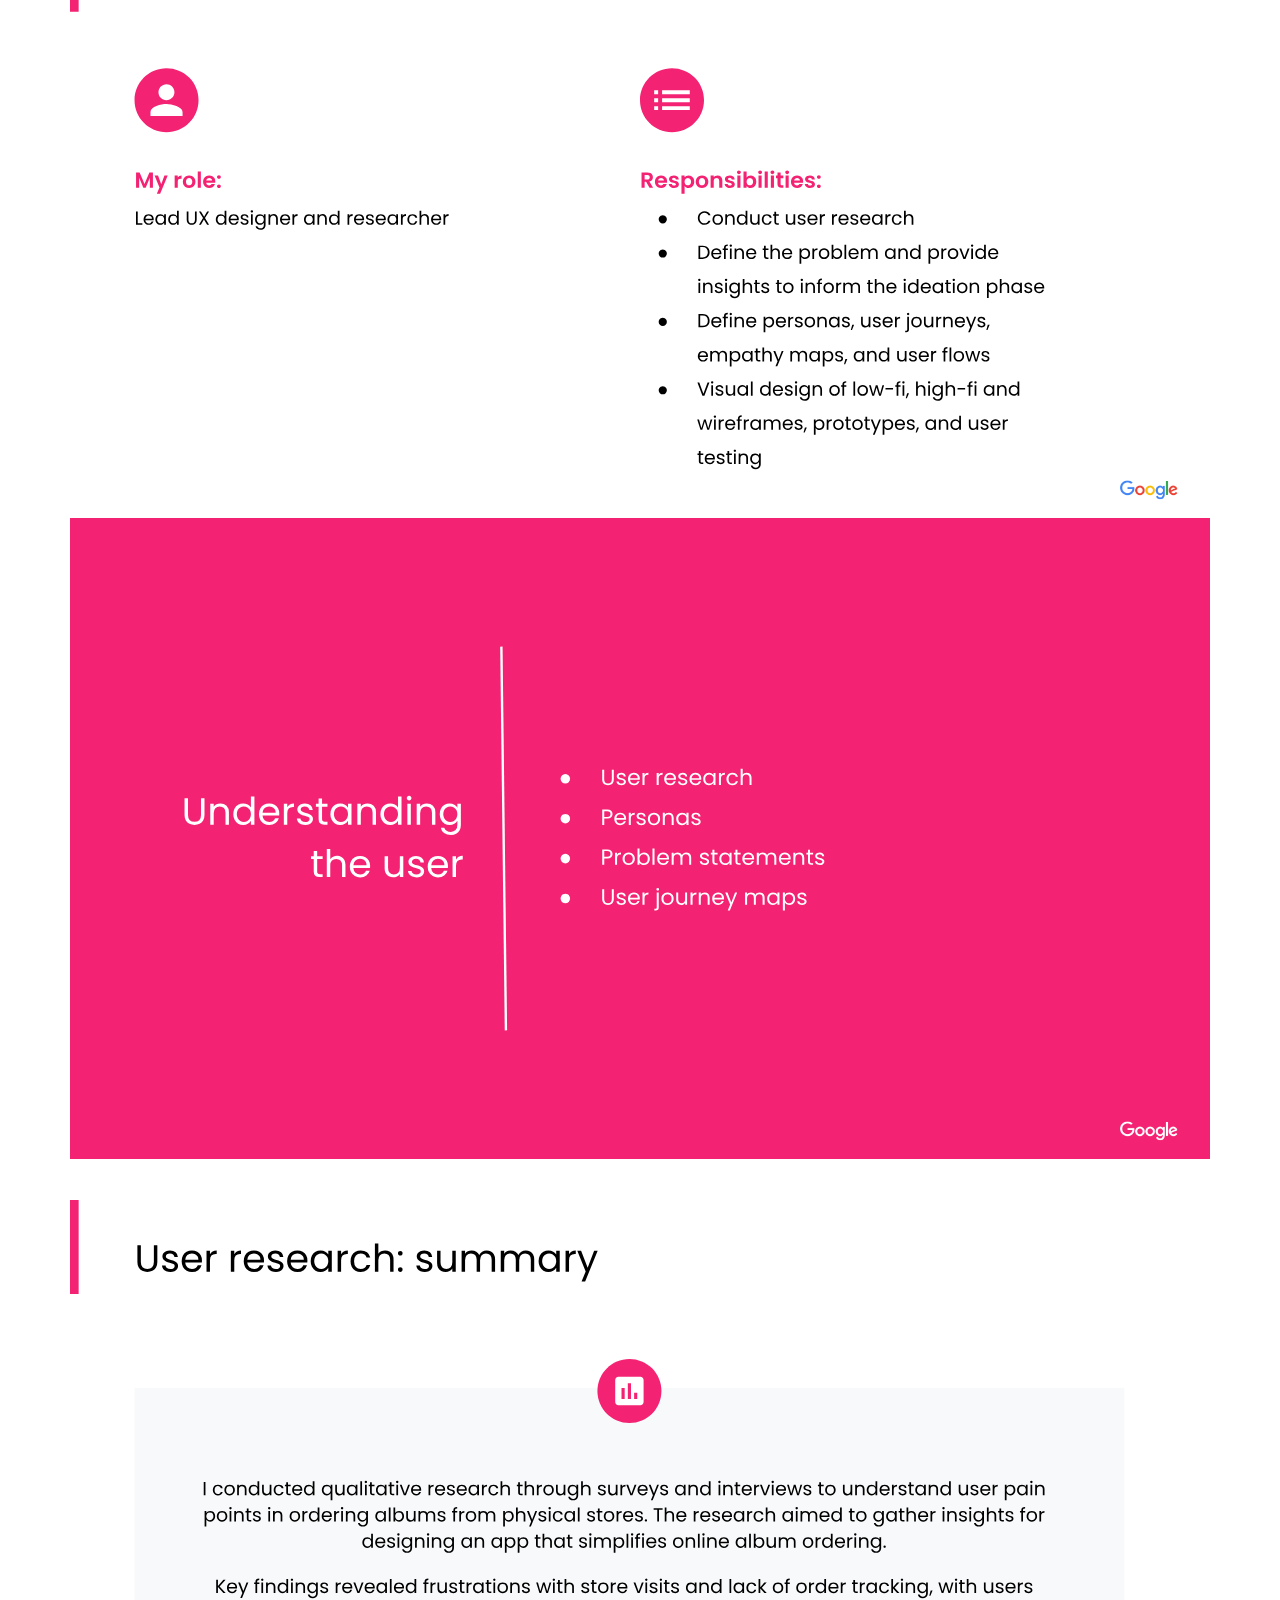
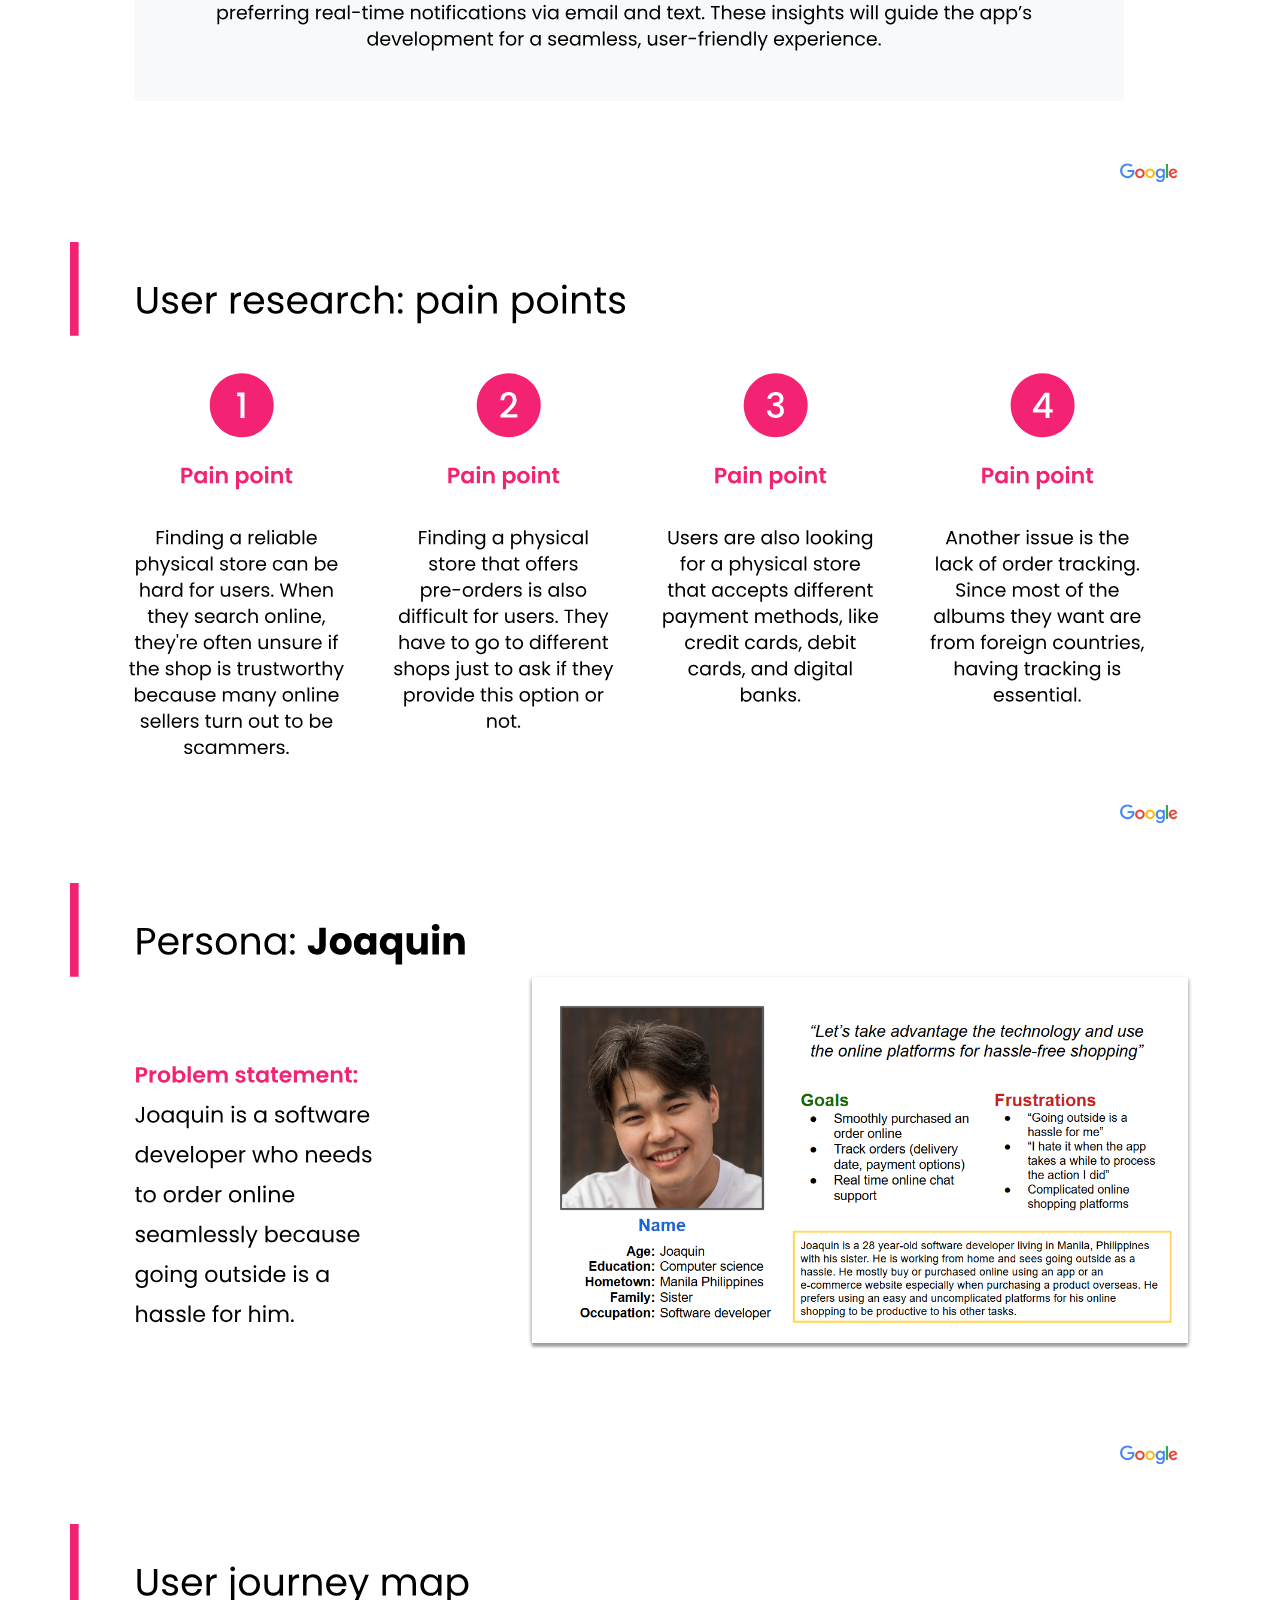
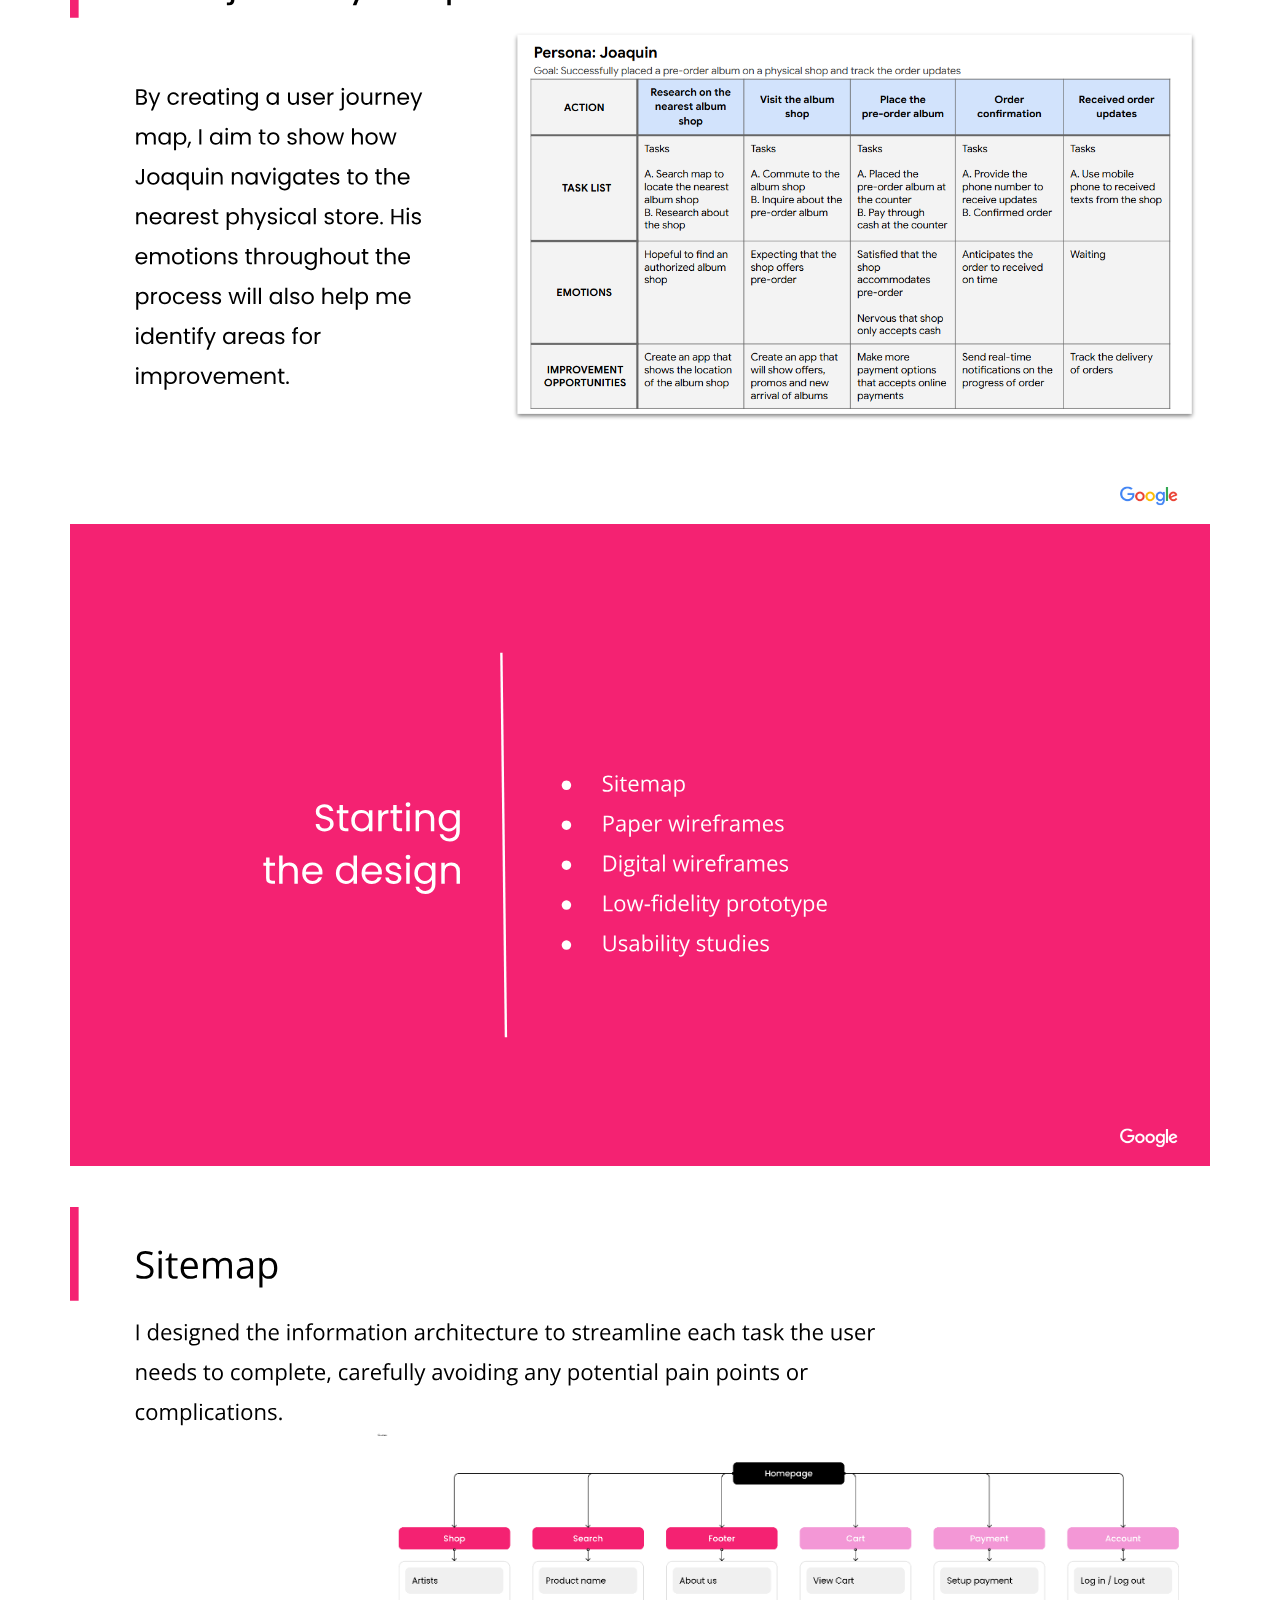
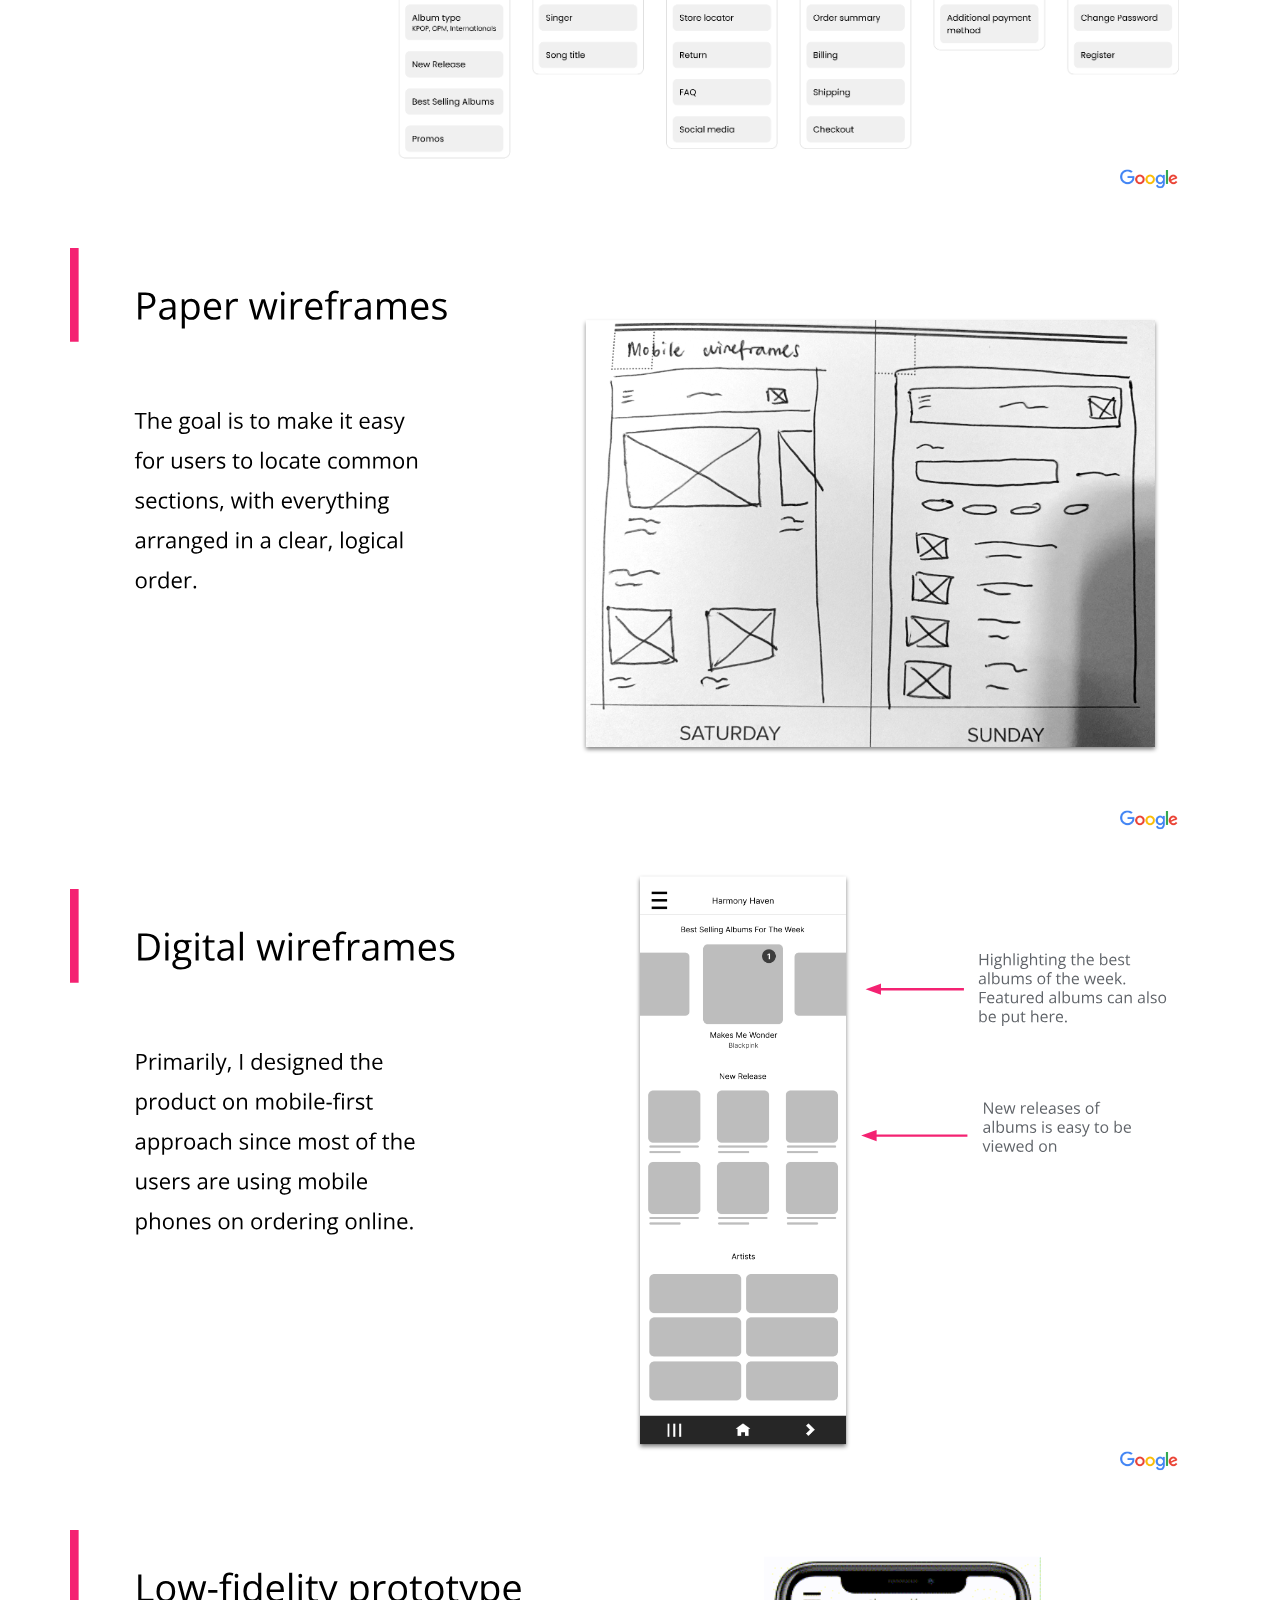
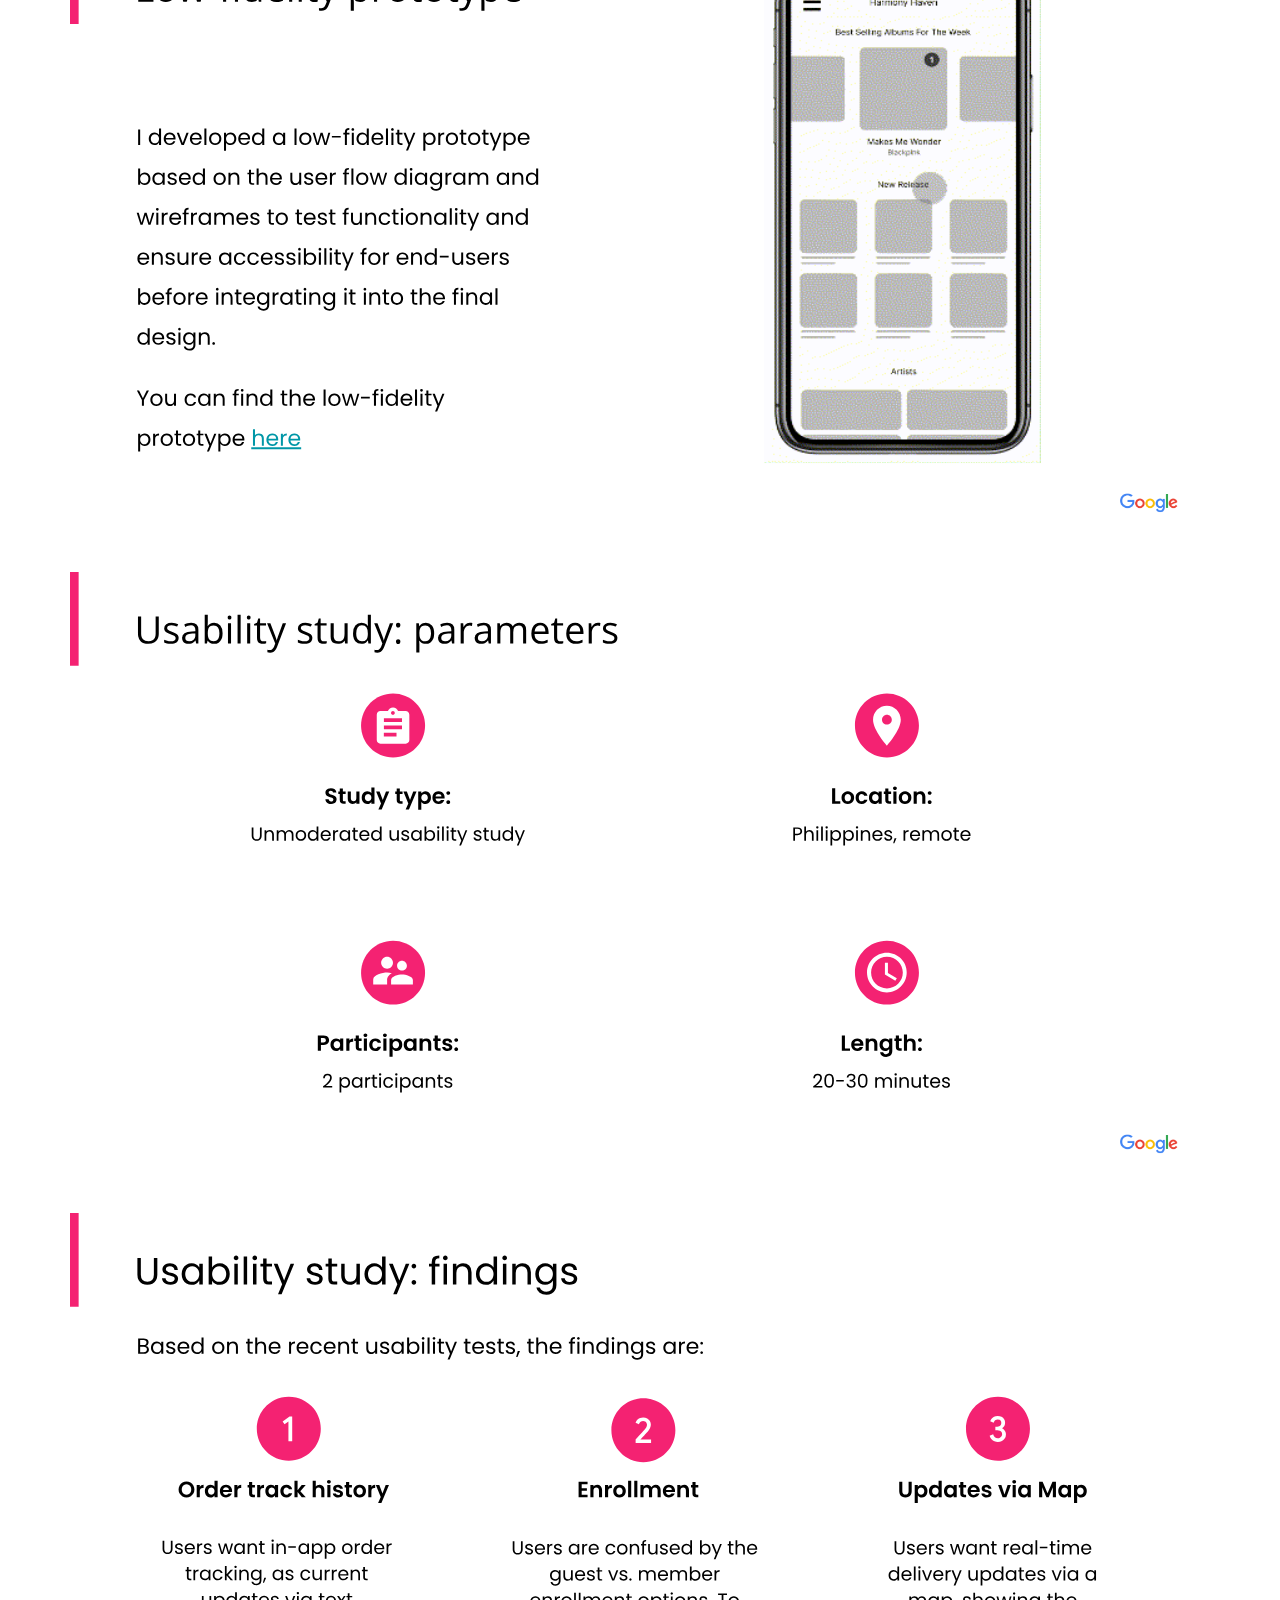
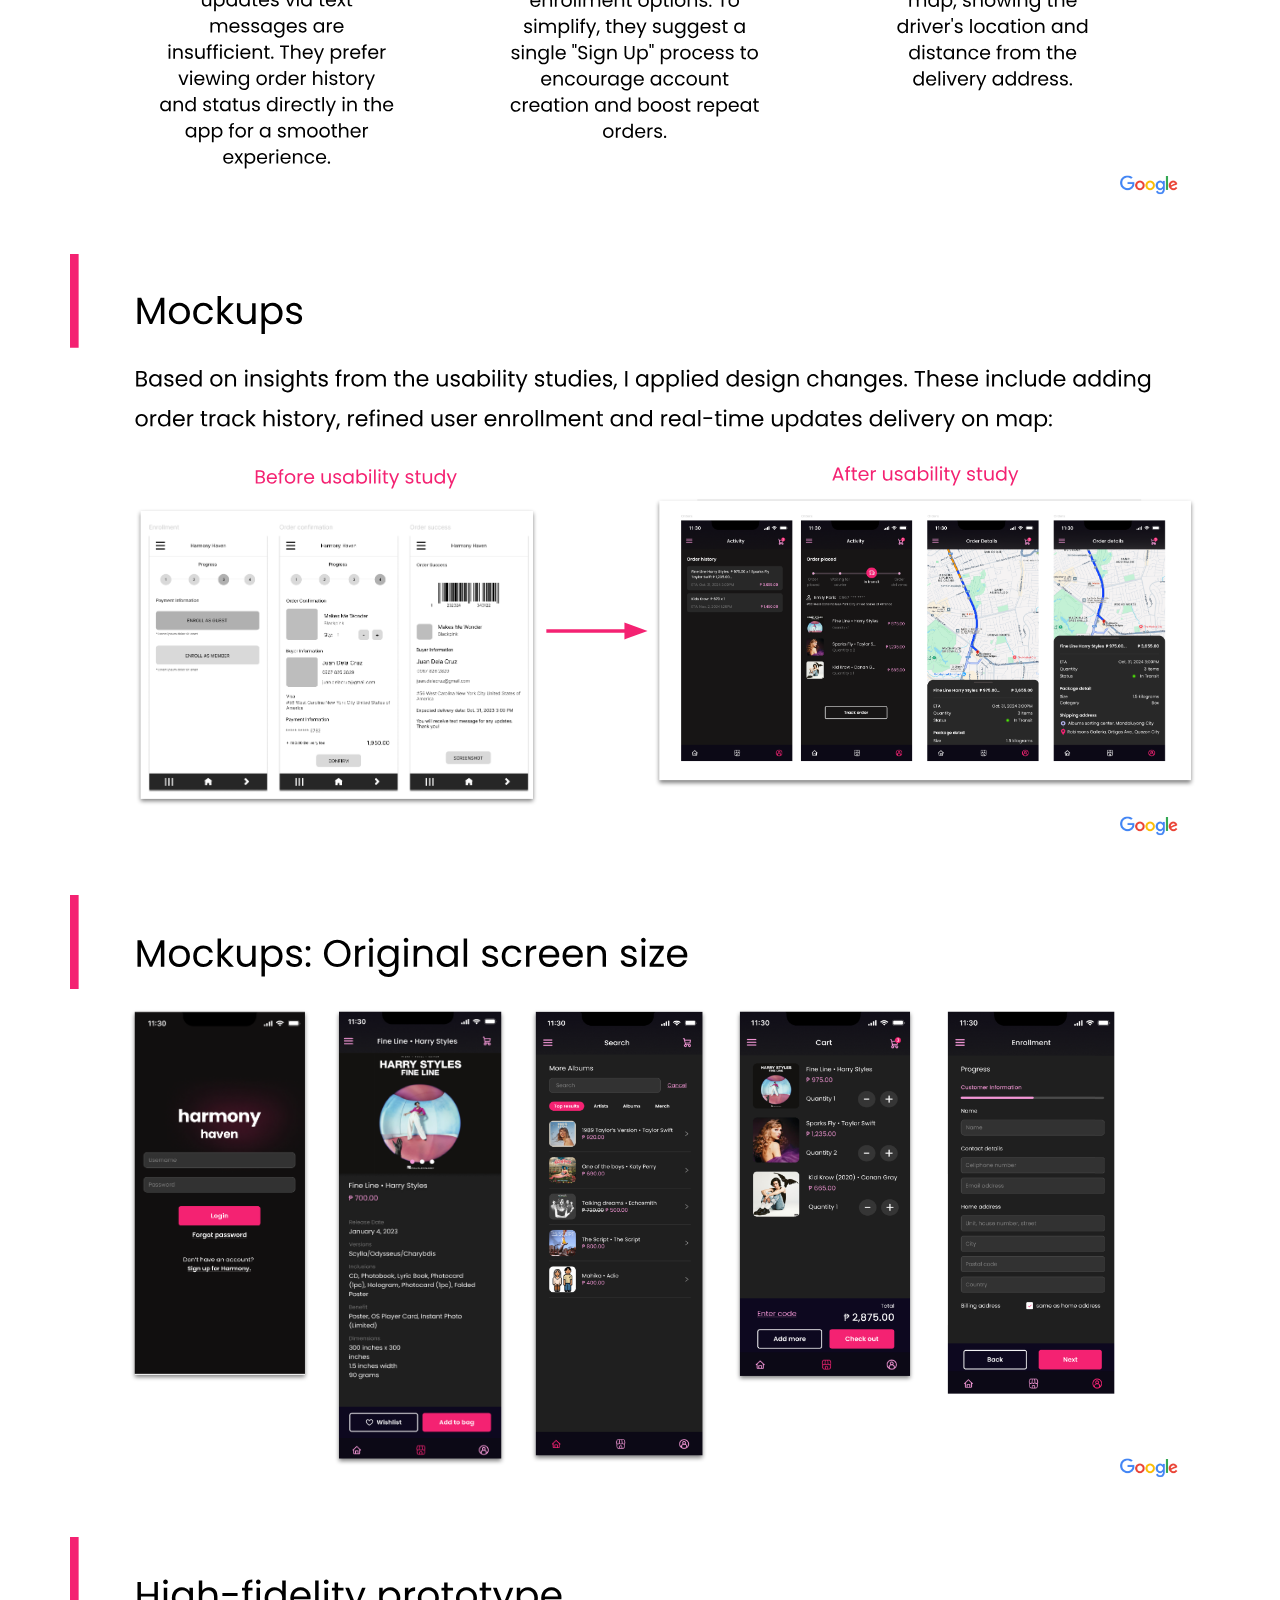
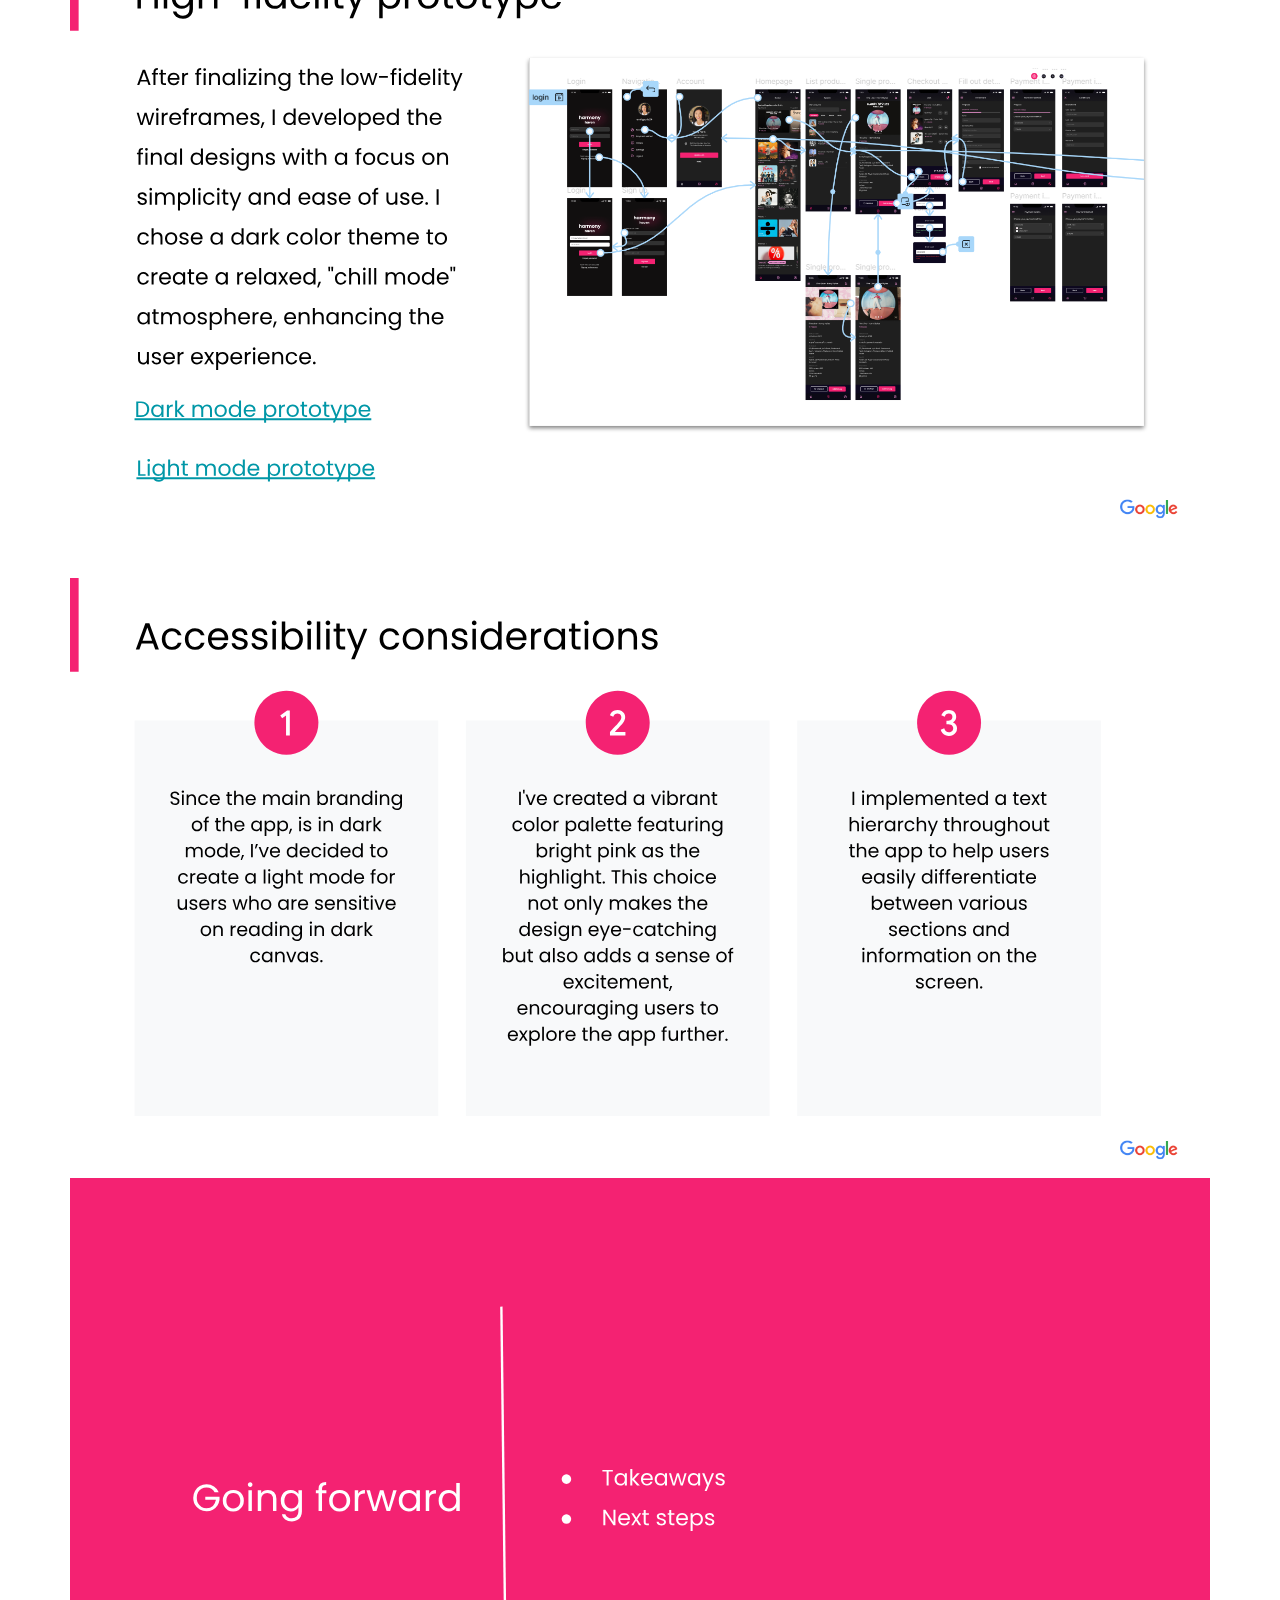
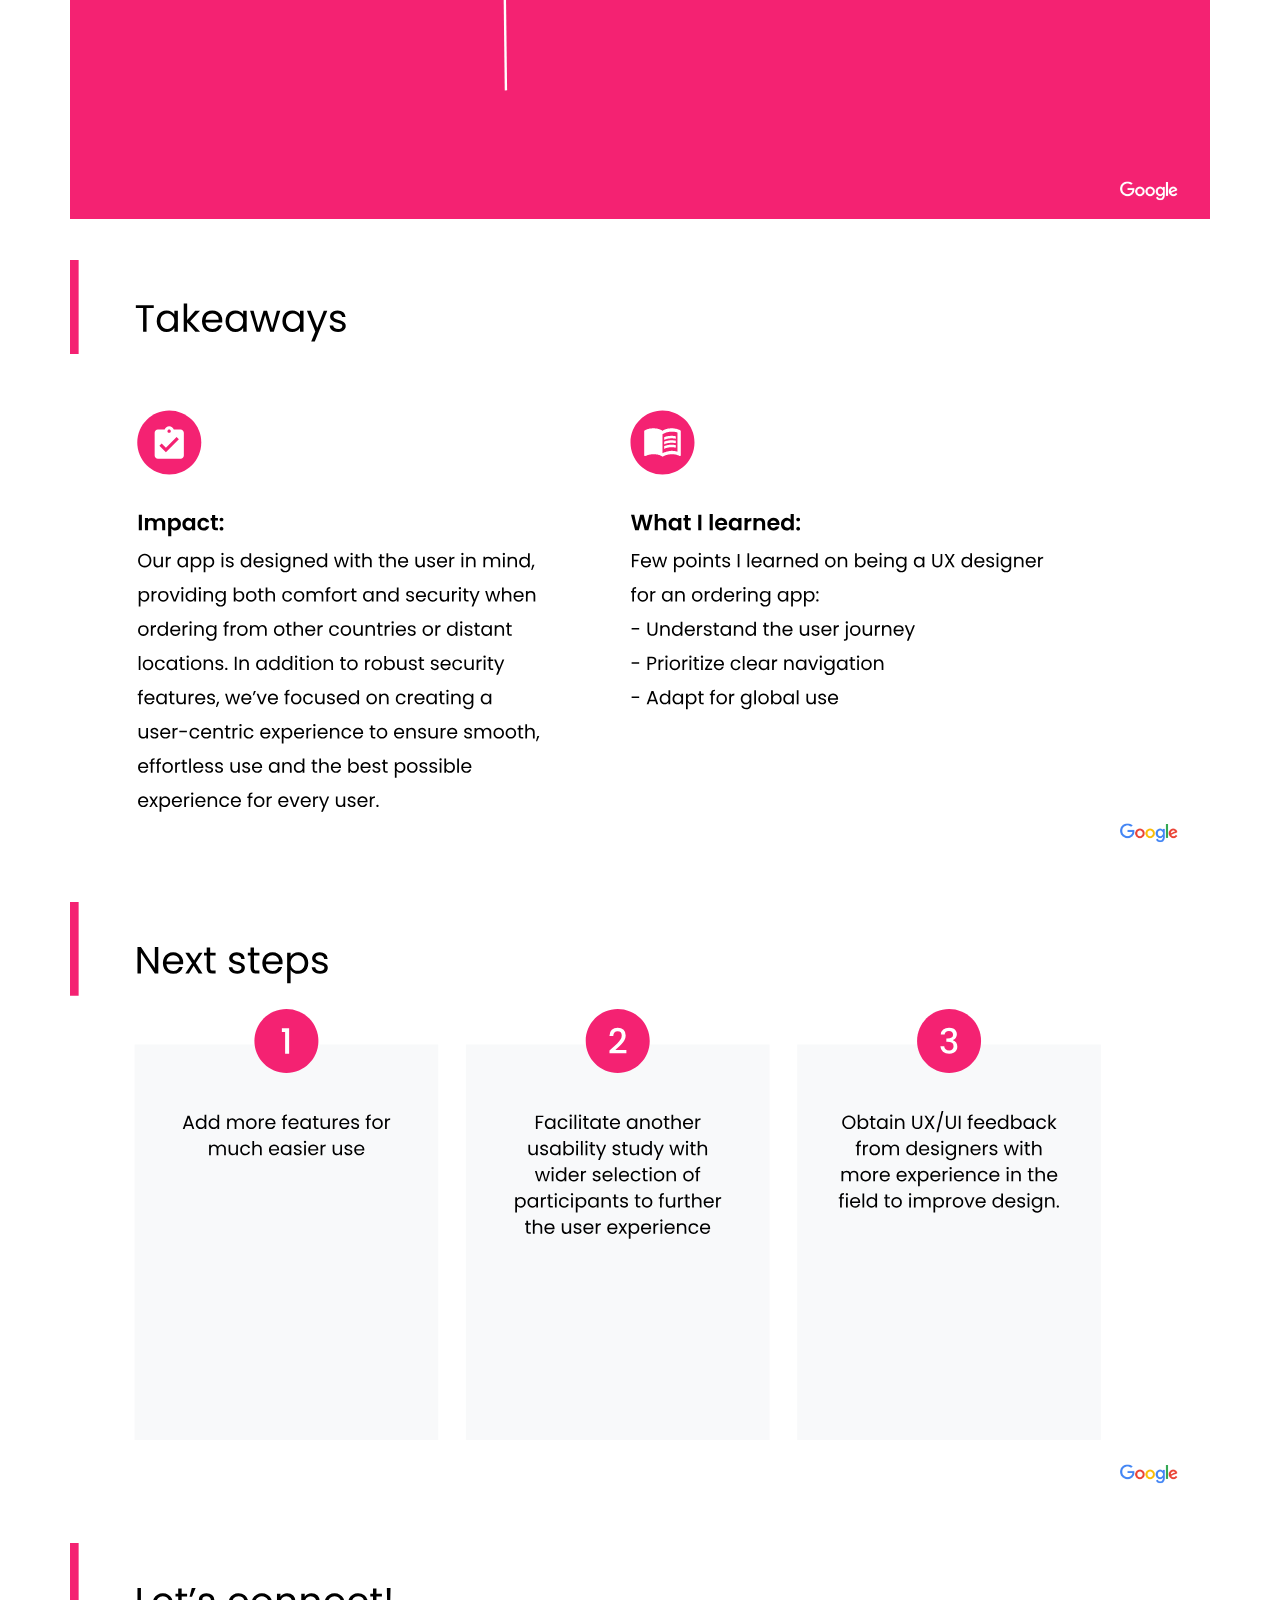
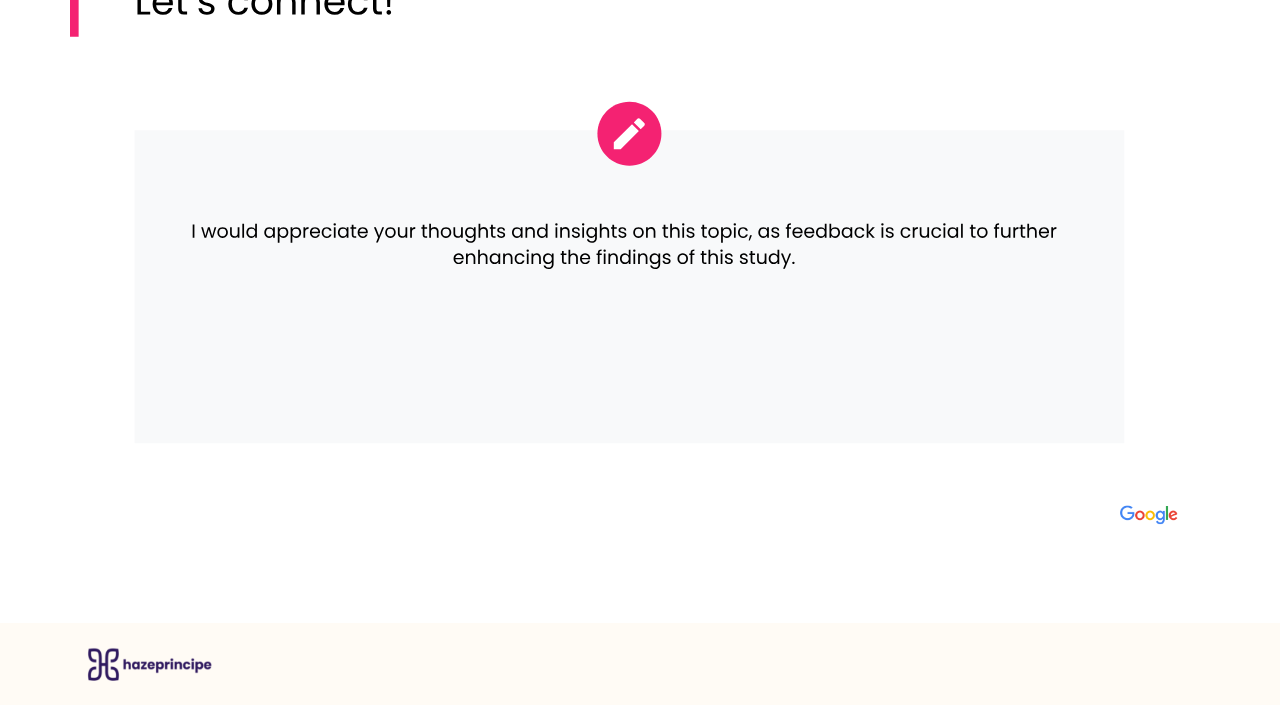
==== commit c267c134: "Revise some copy, updated button text sizes, and updated the linkedin link" ====
--- a/projects/harmony-haven.html
+++ b/projects/harmony-haven.html
@@ -108,7 +108,7 @@
             <!-- <p>&copy; Hazel Principe 2020</p> -->
             
             <div>
-              <a href="https://www.linkedin.com/in/hazel-dhienz-principe/" target="_blank" class="i">
+              <a href="https://www.linkedin.com/in/hazel-principe/" target="_blank" class="i">
                 <small><i class="fa fa-linkedin" aria-hidden="true"></i></small>
               </a>
               <a href="https://github.com/HazelPrincipe" target="_blank" class="i">
--- a/css/custom.css
+++ b/css/custom.css
@@ -16,7 +16,7 @@
 .cust-btn {
     border-radius: 5px;
     font-family: 'Poppins';
-    font-size: 12px;
+    font-size: 16px;
     text-transform: uppercase;
     display: block;
     display: inline-block;
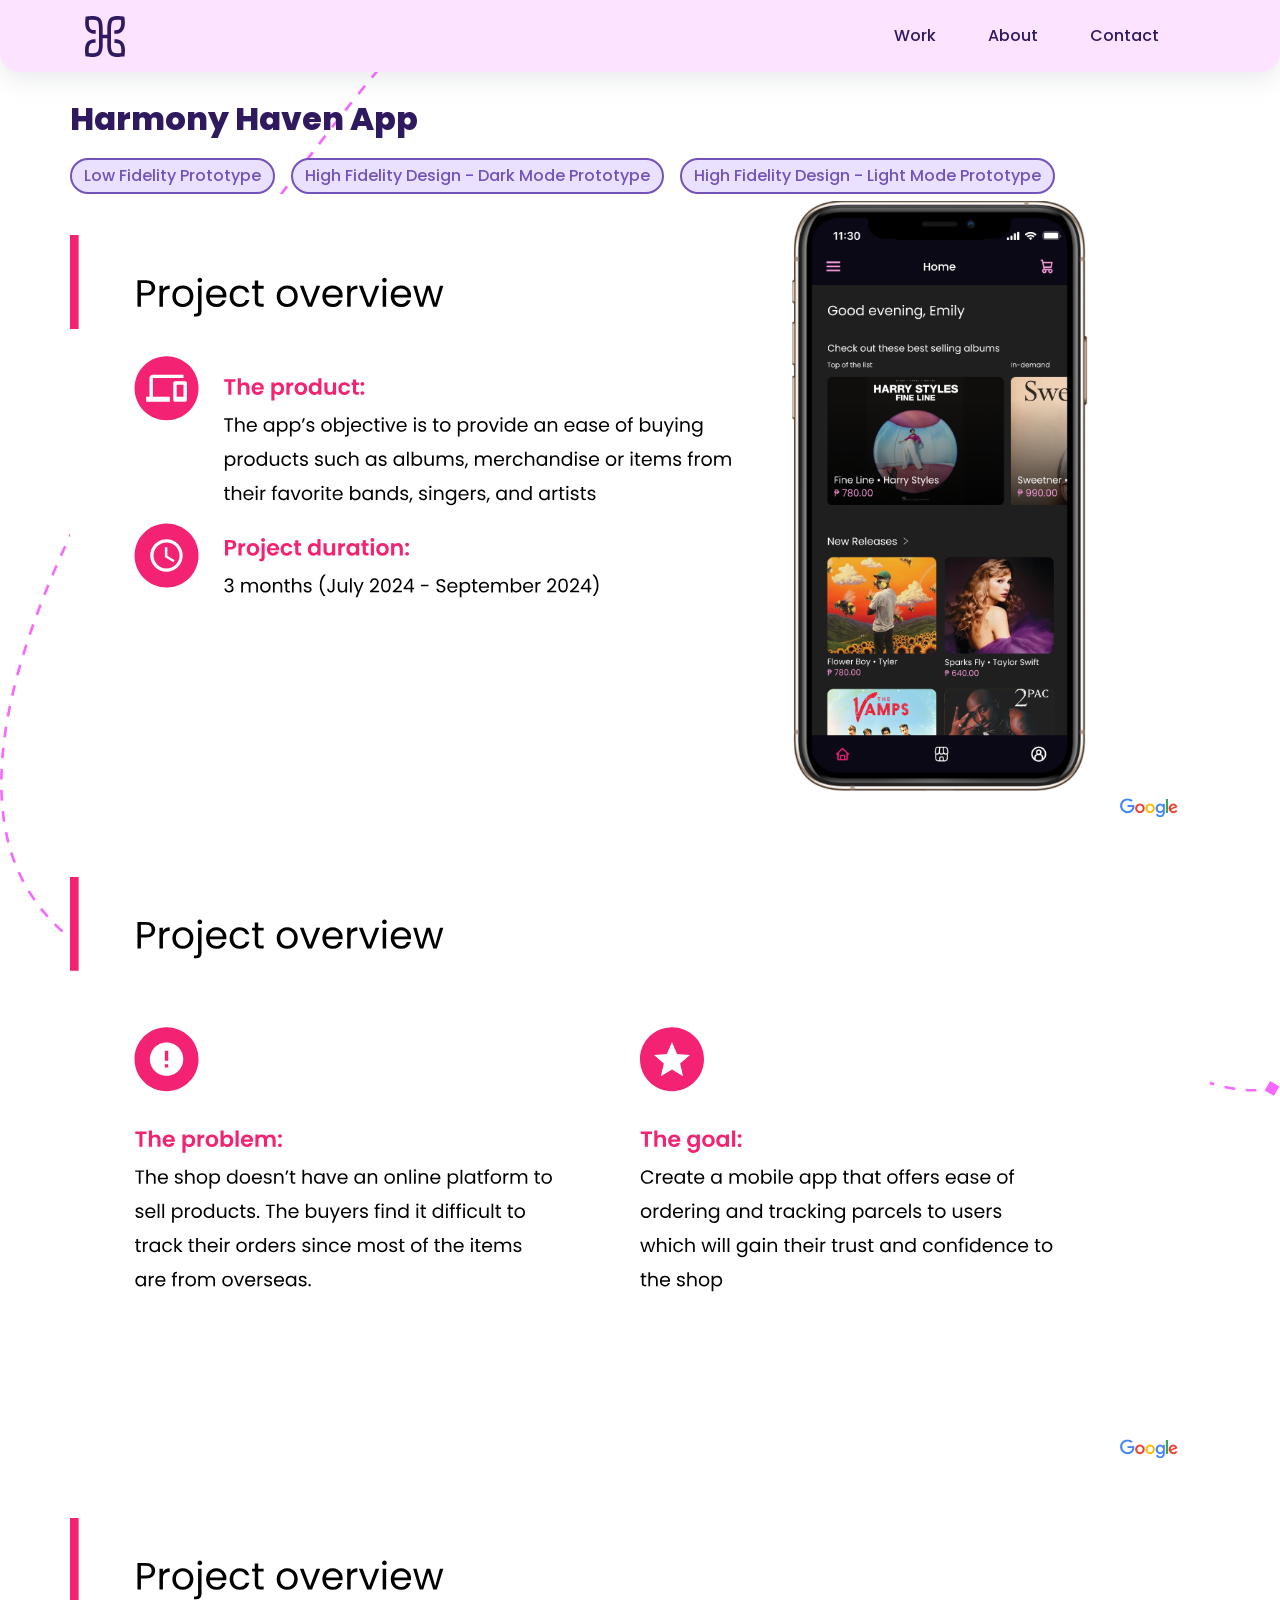
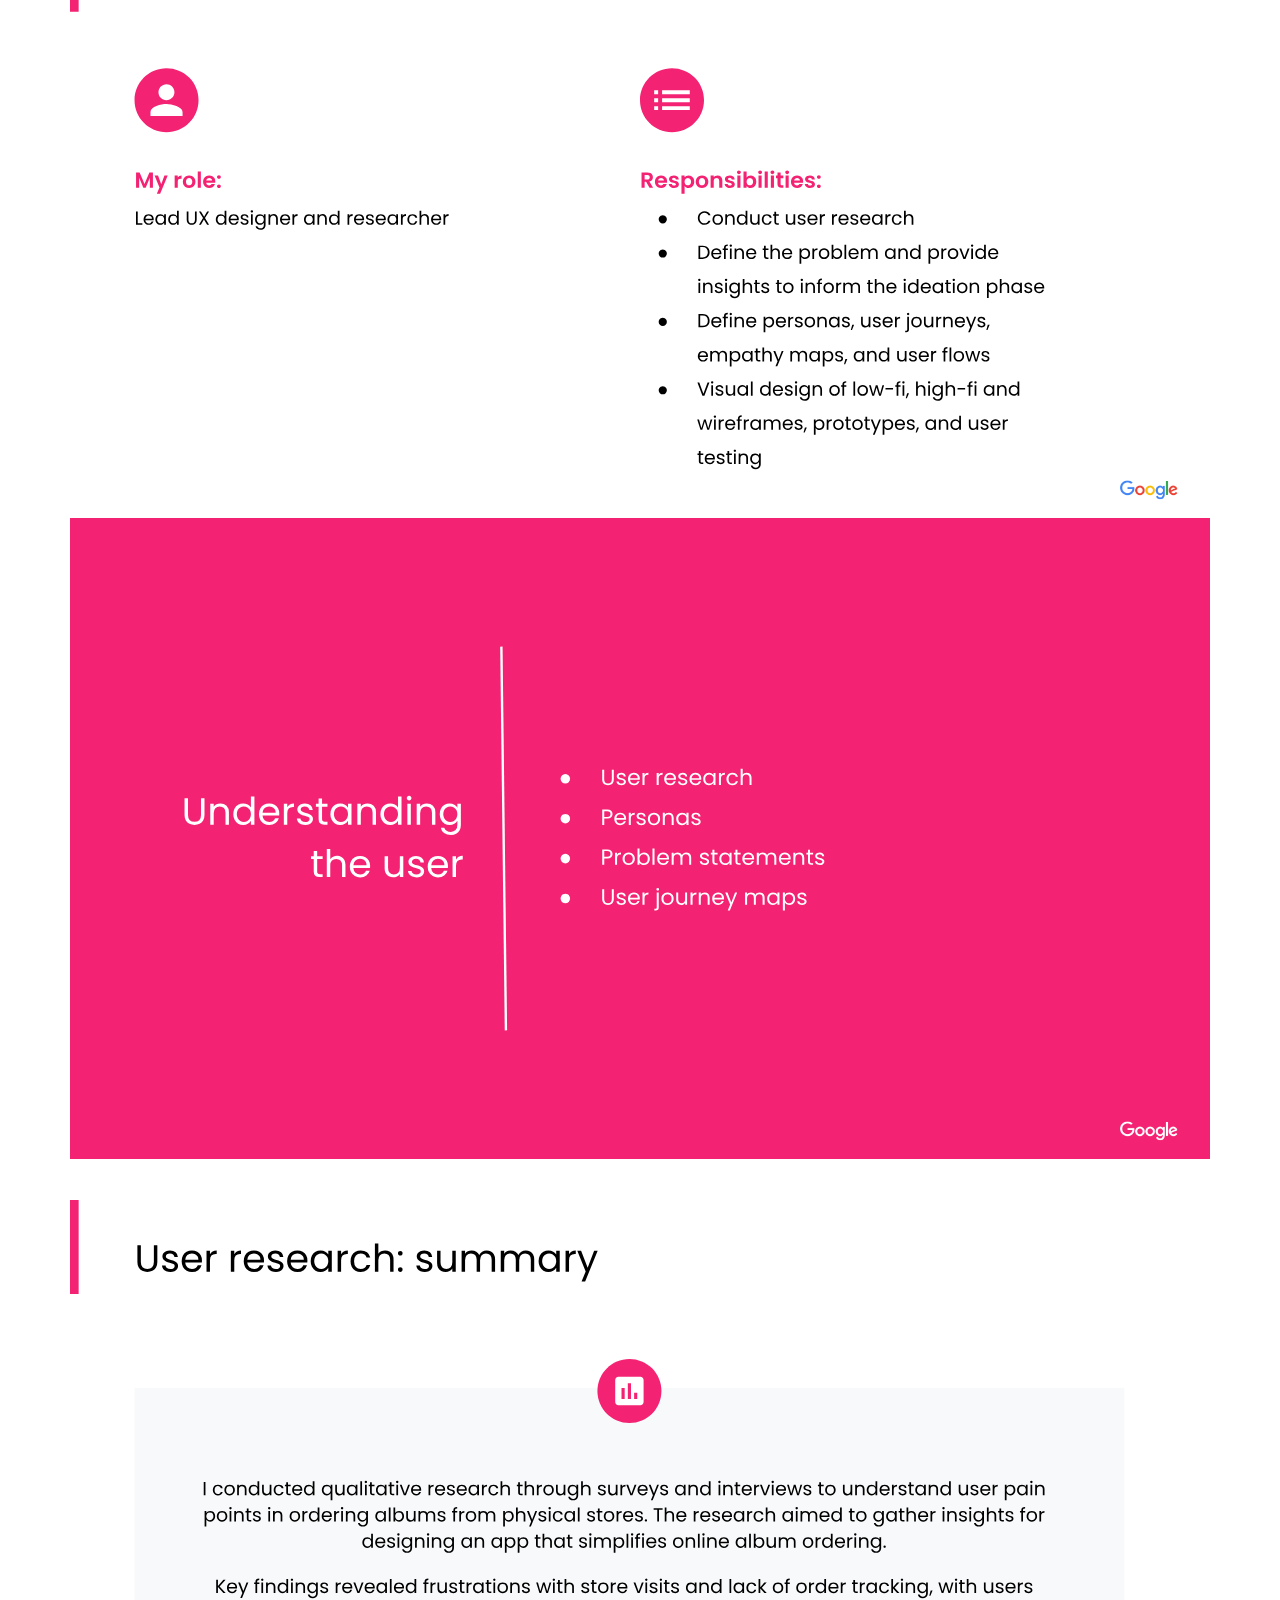
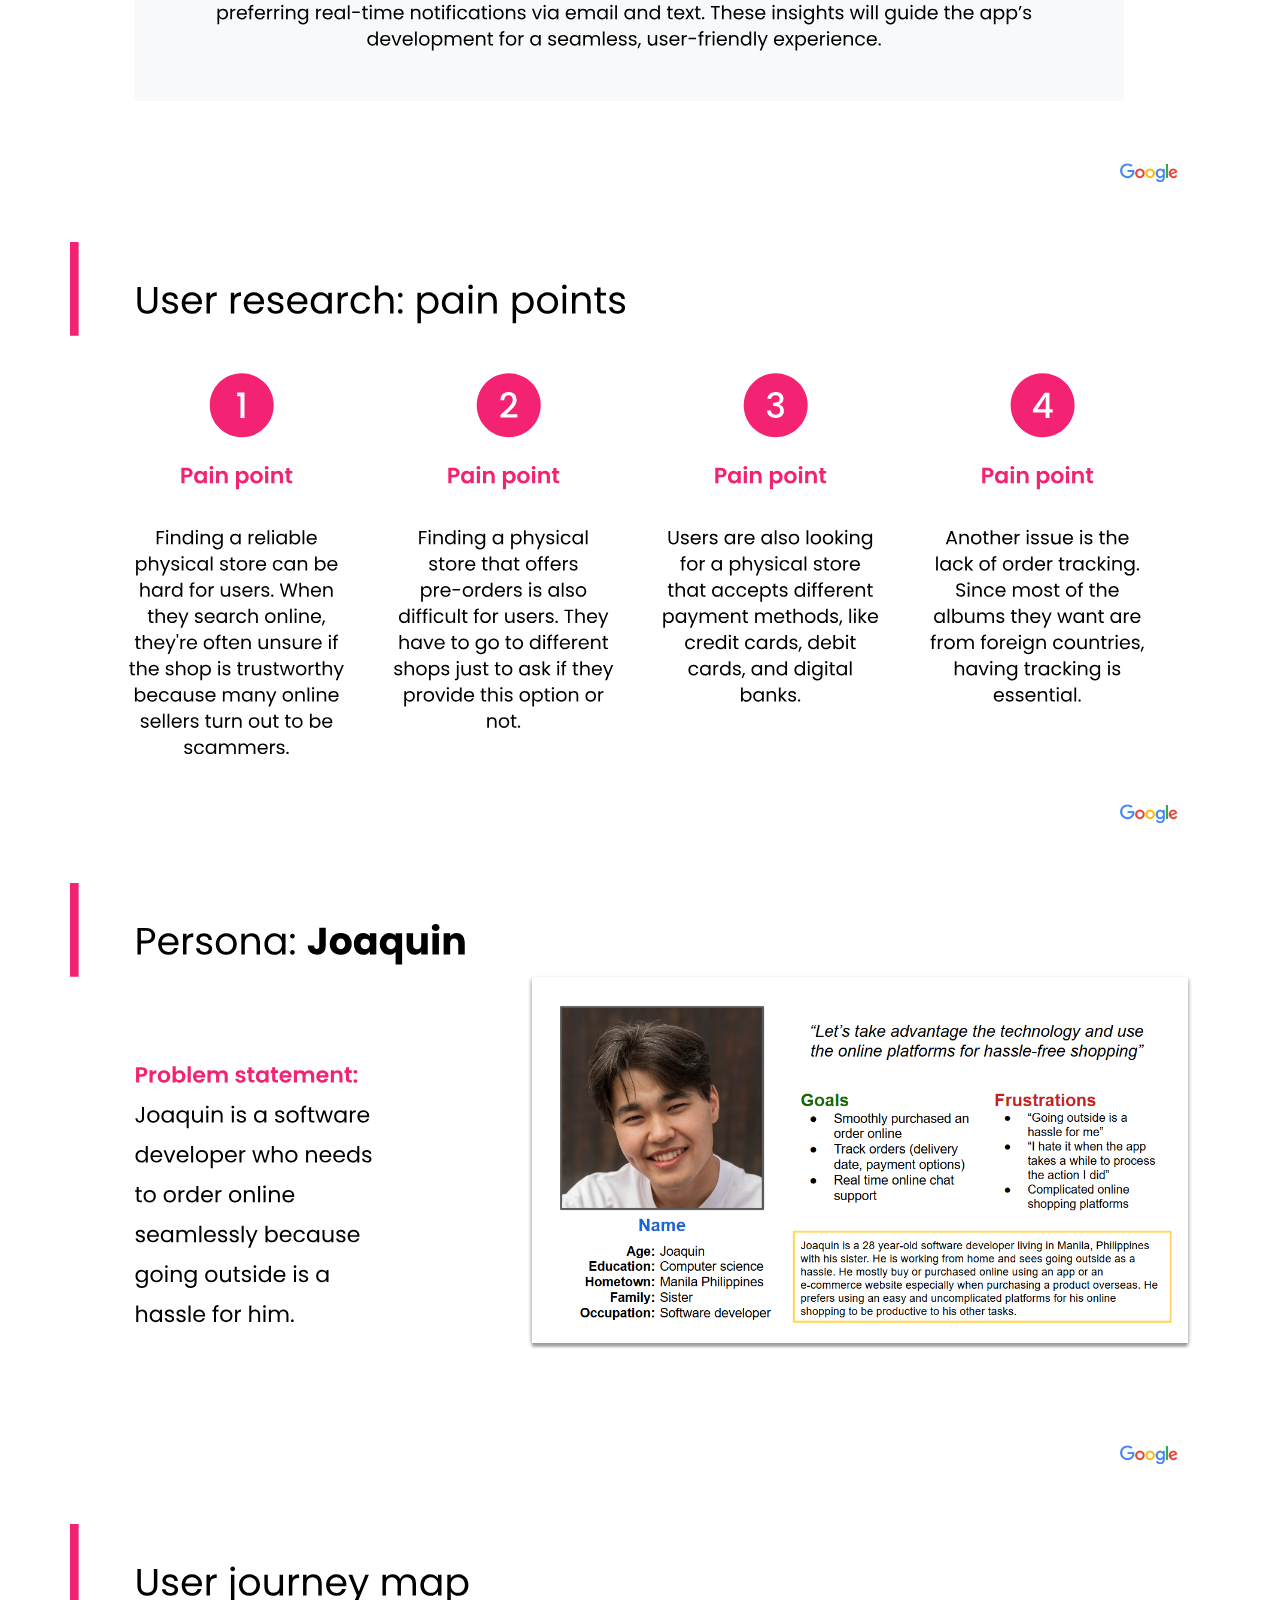
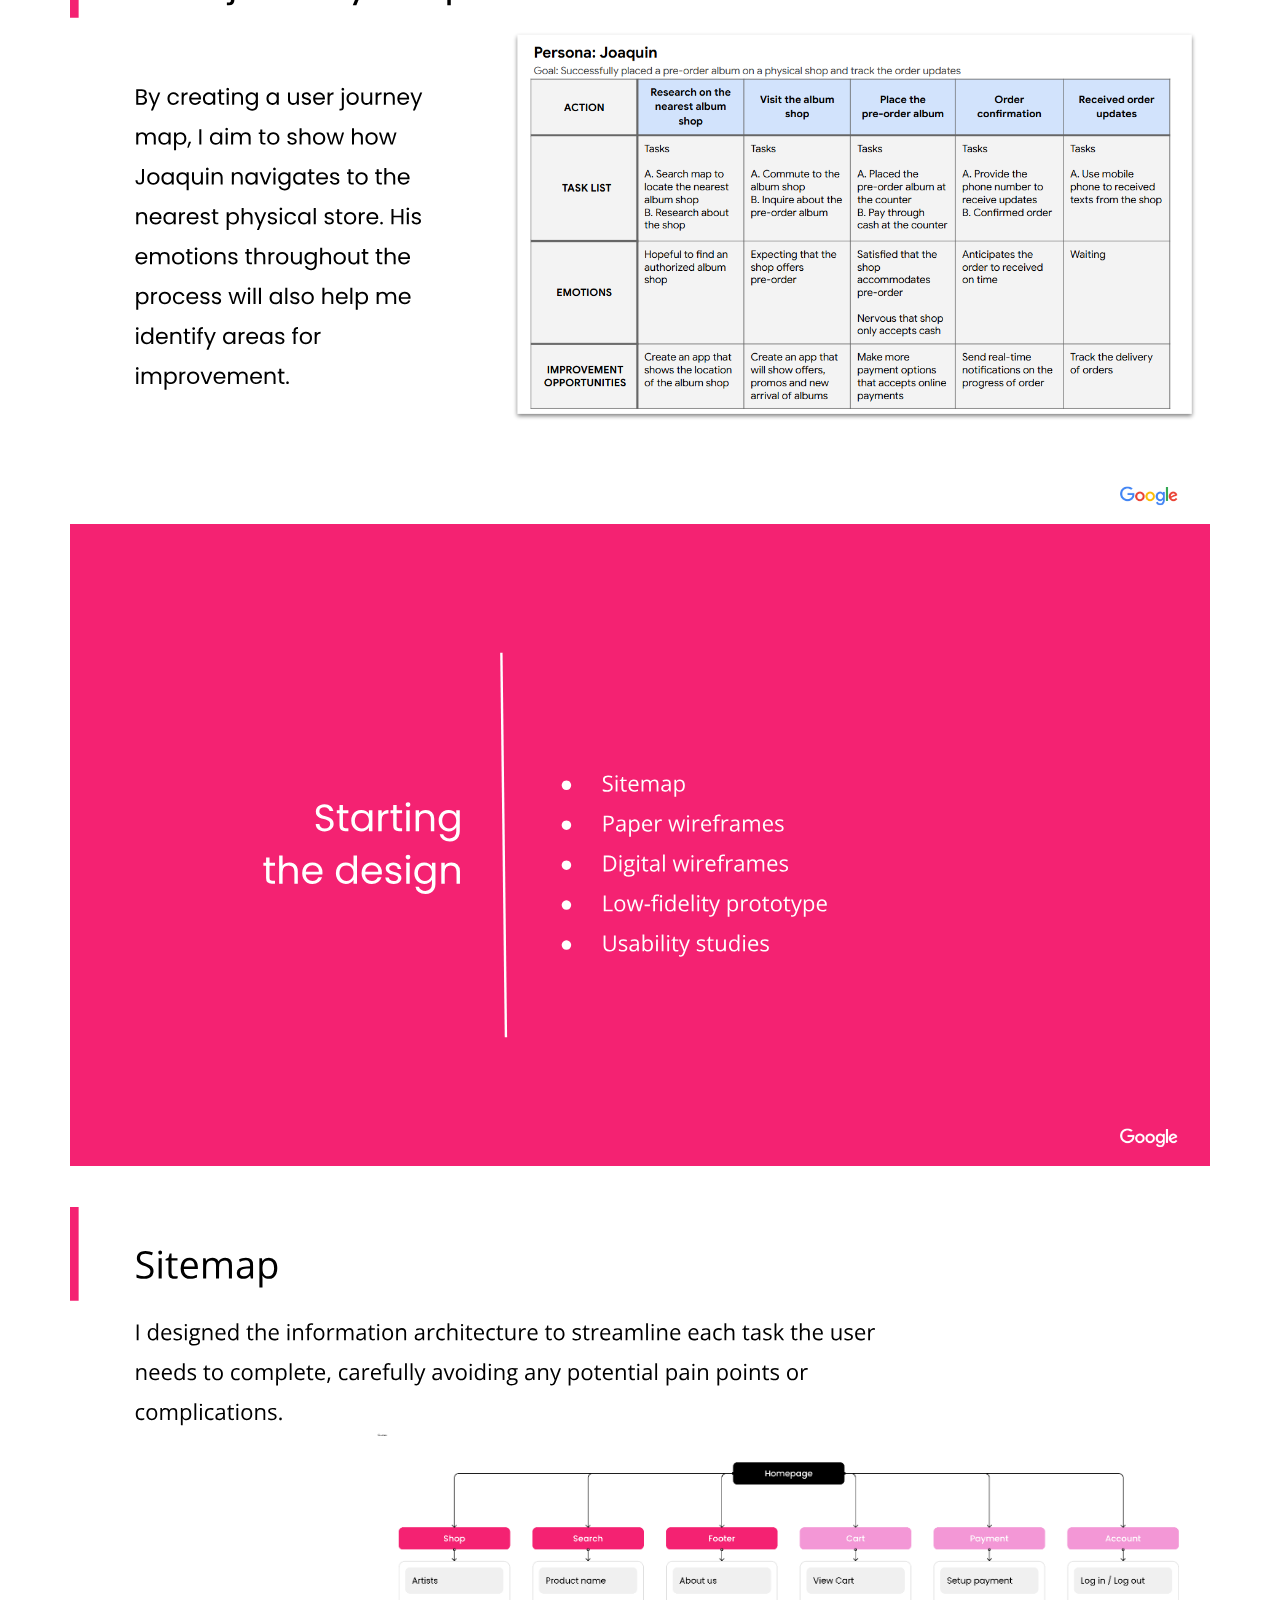
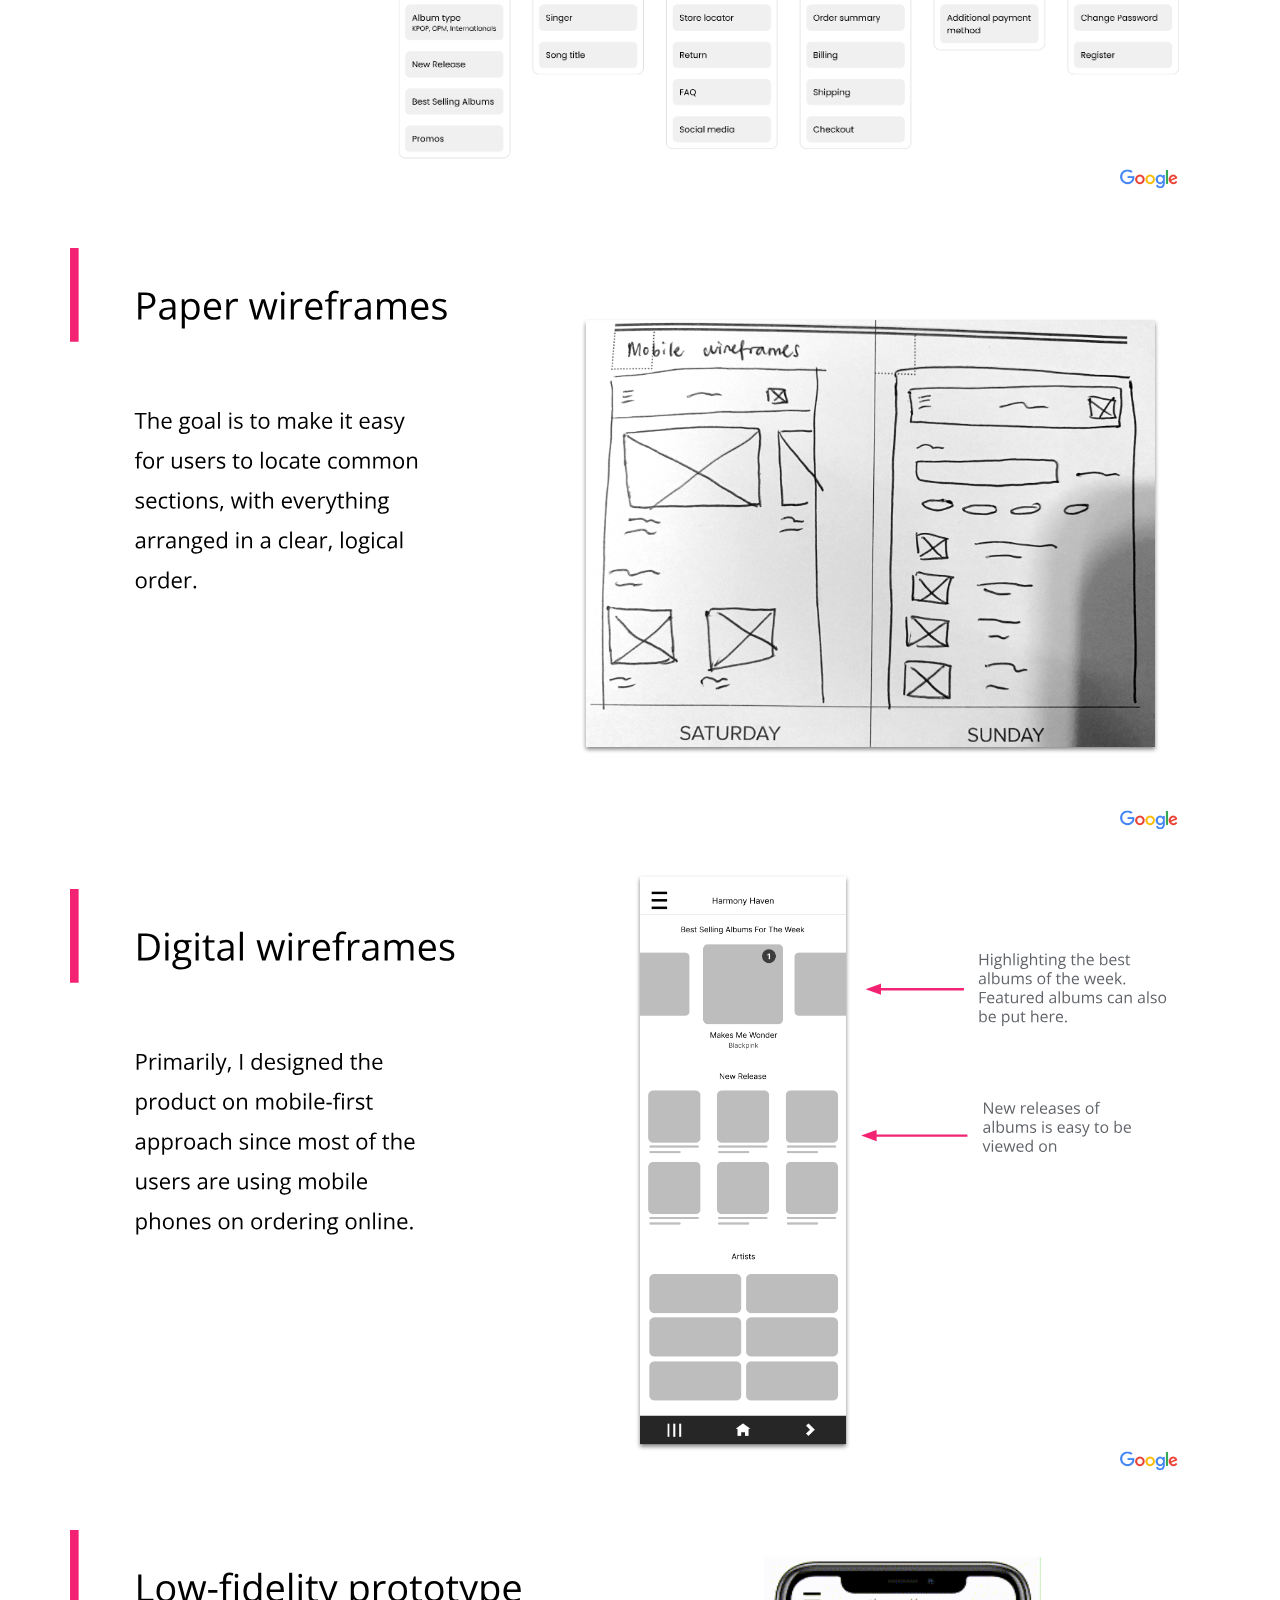
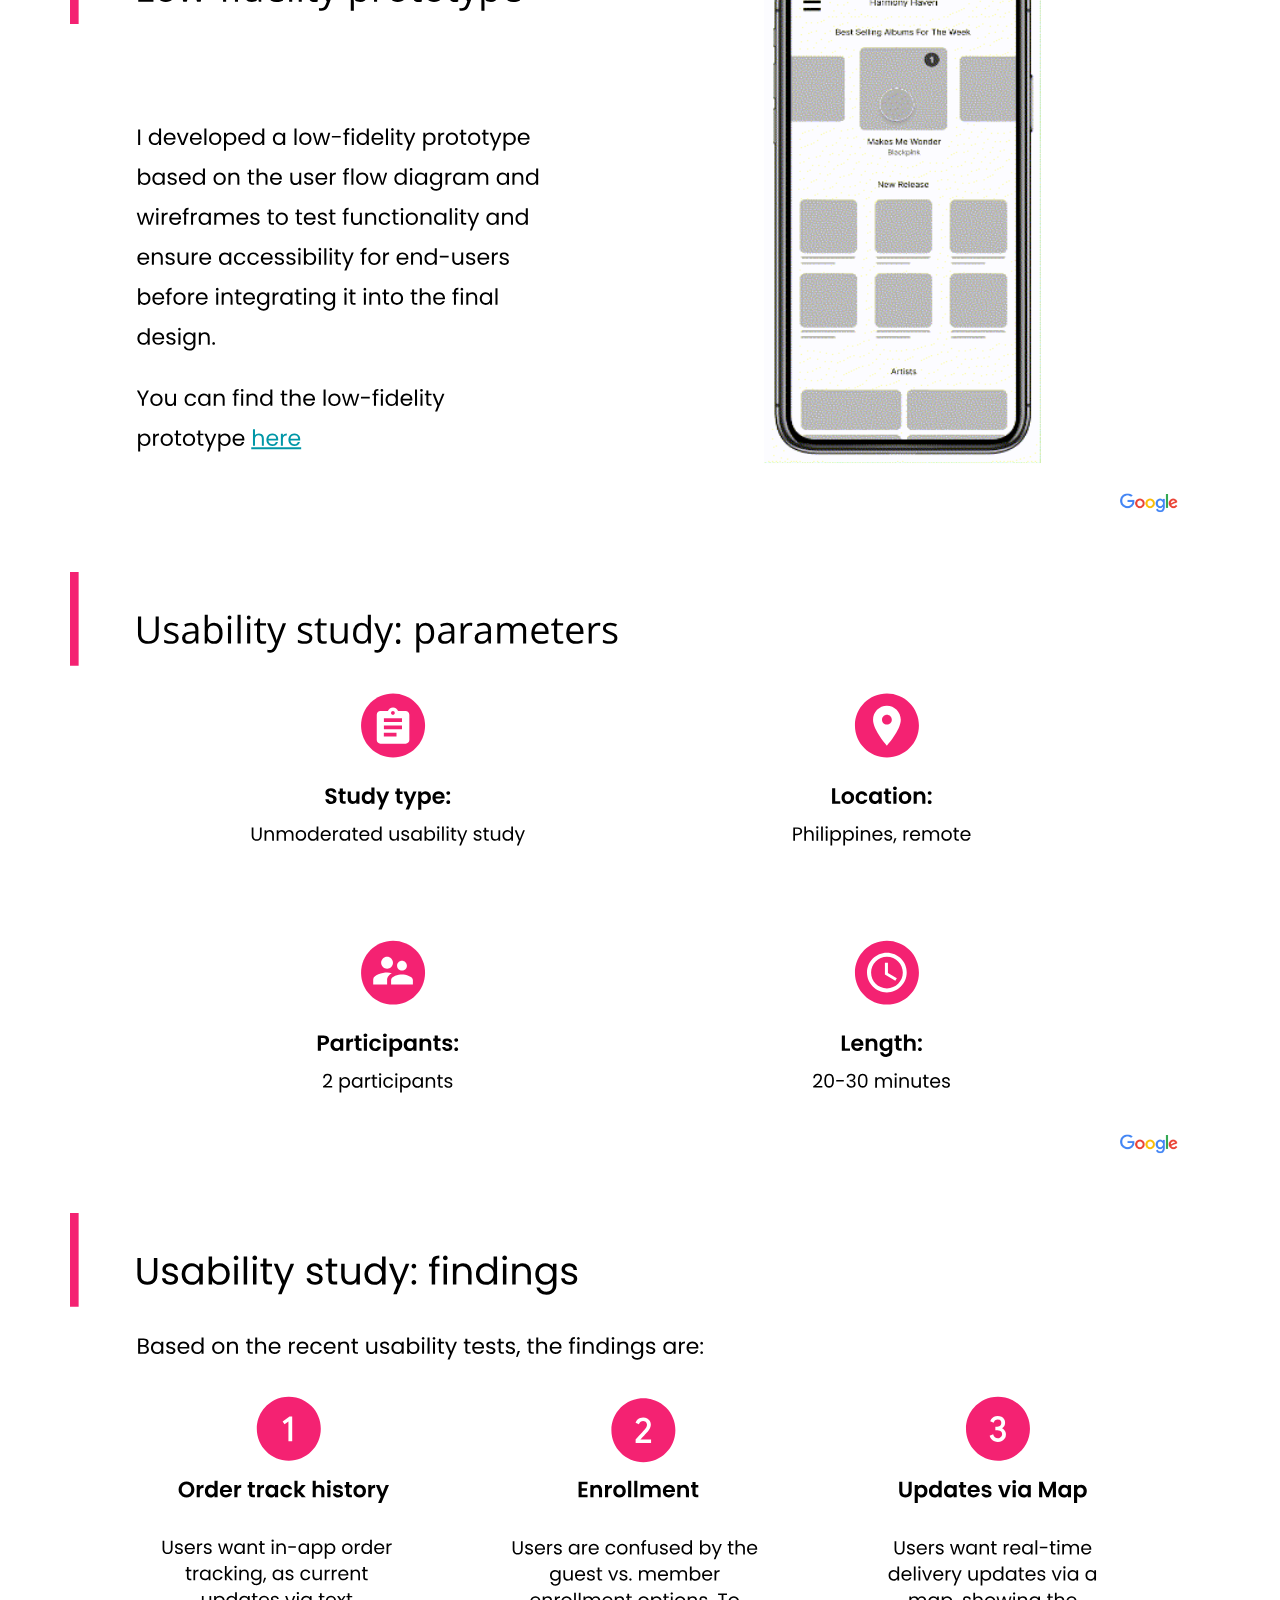
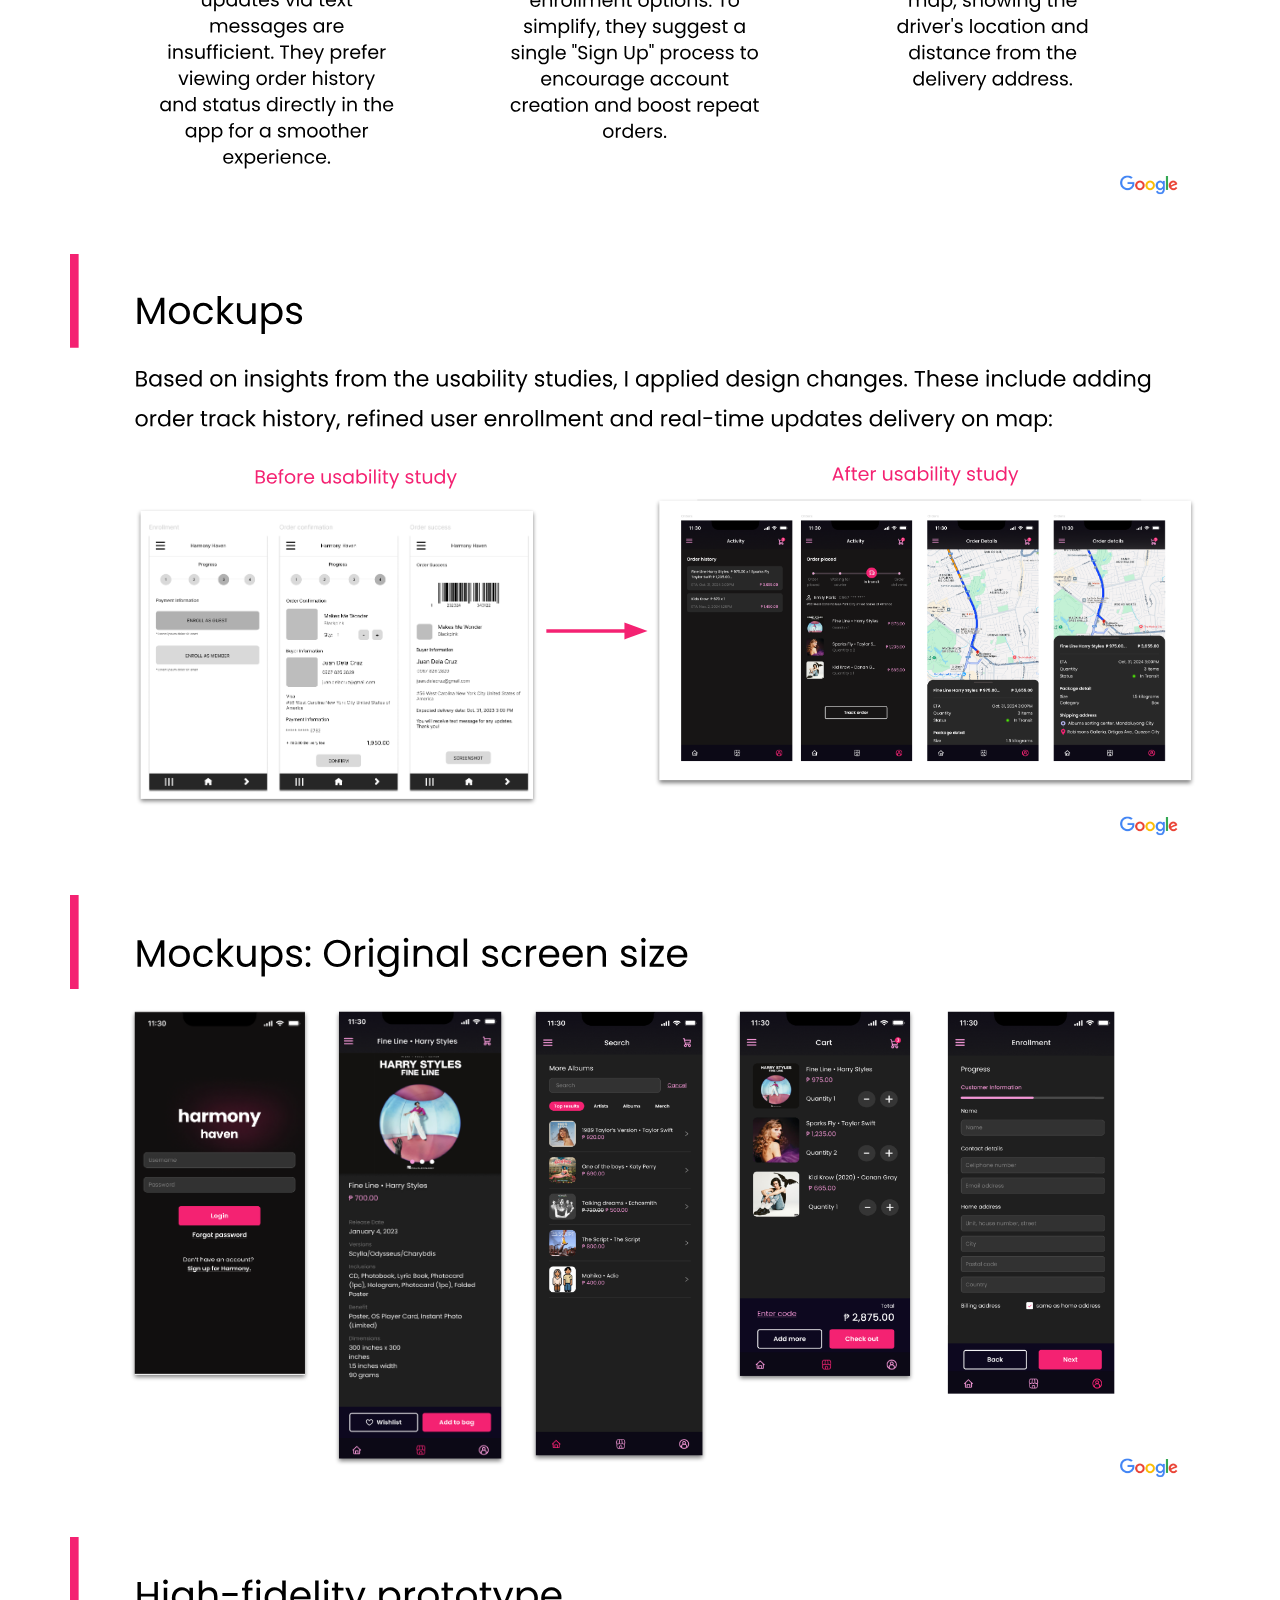
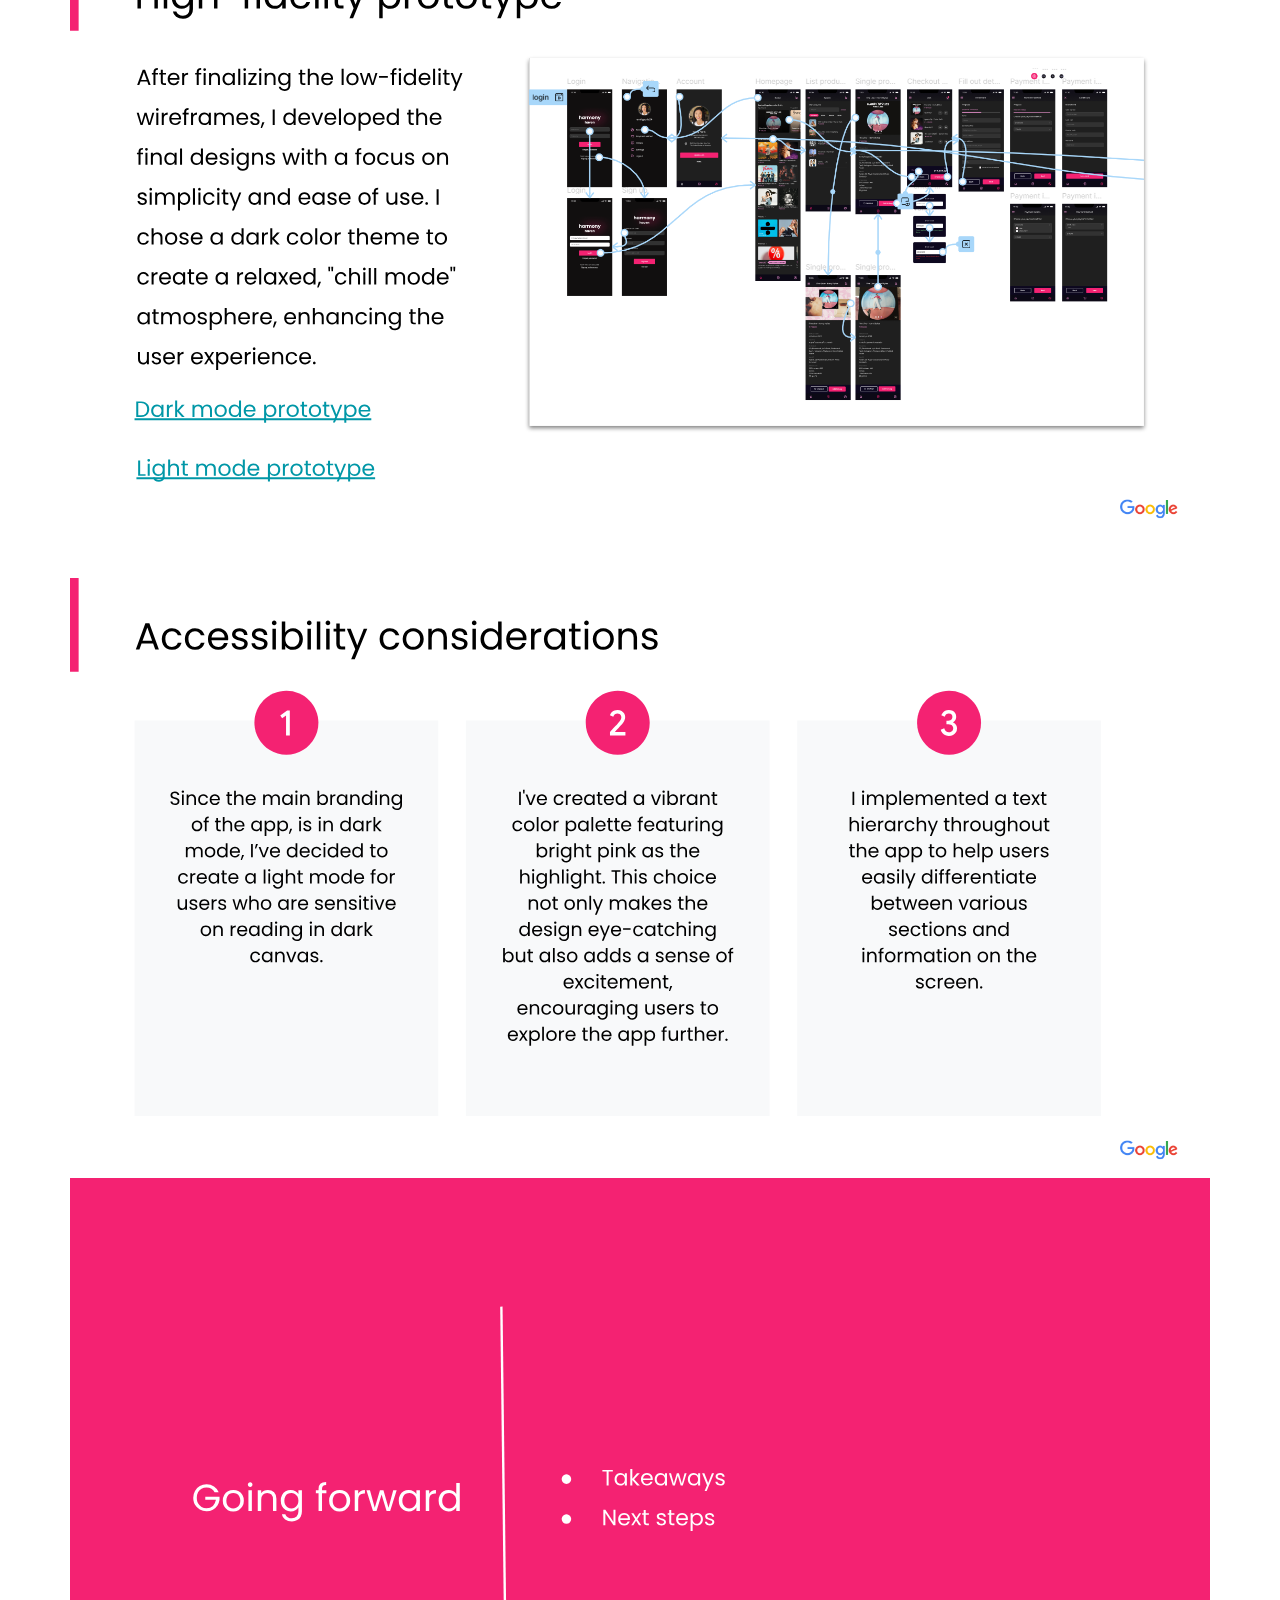
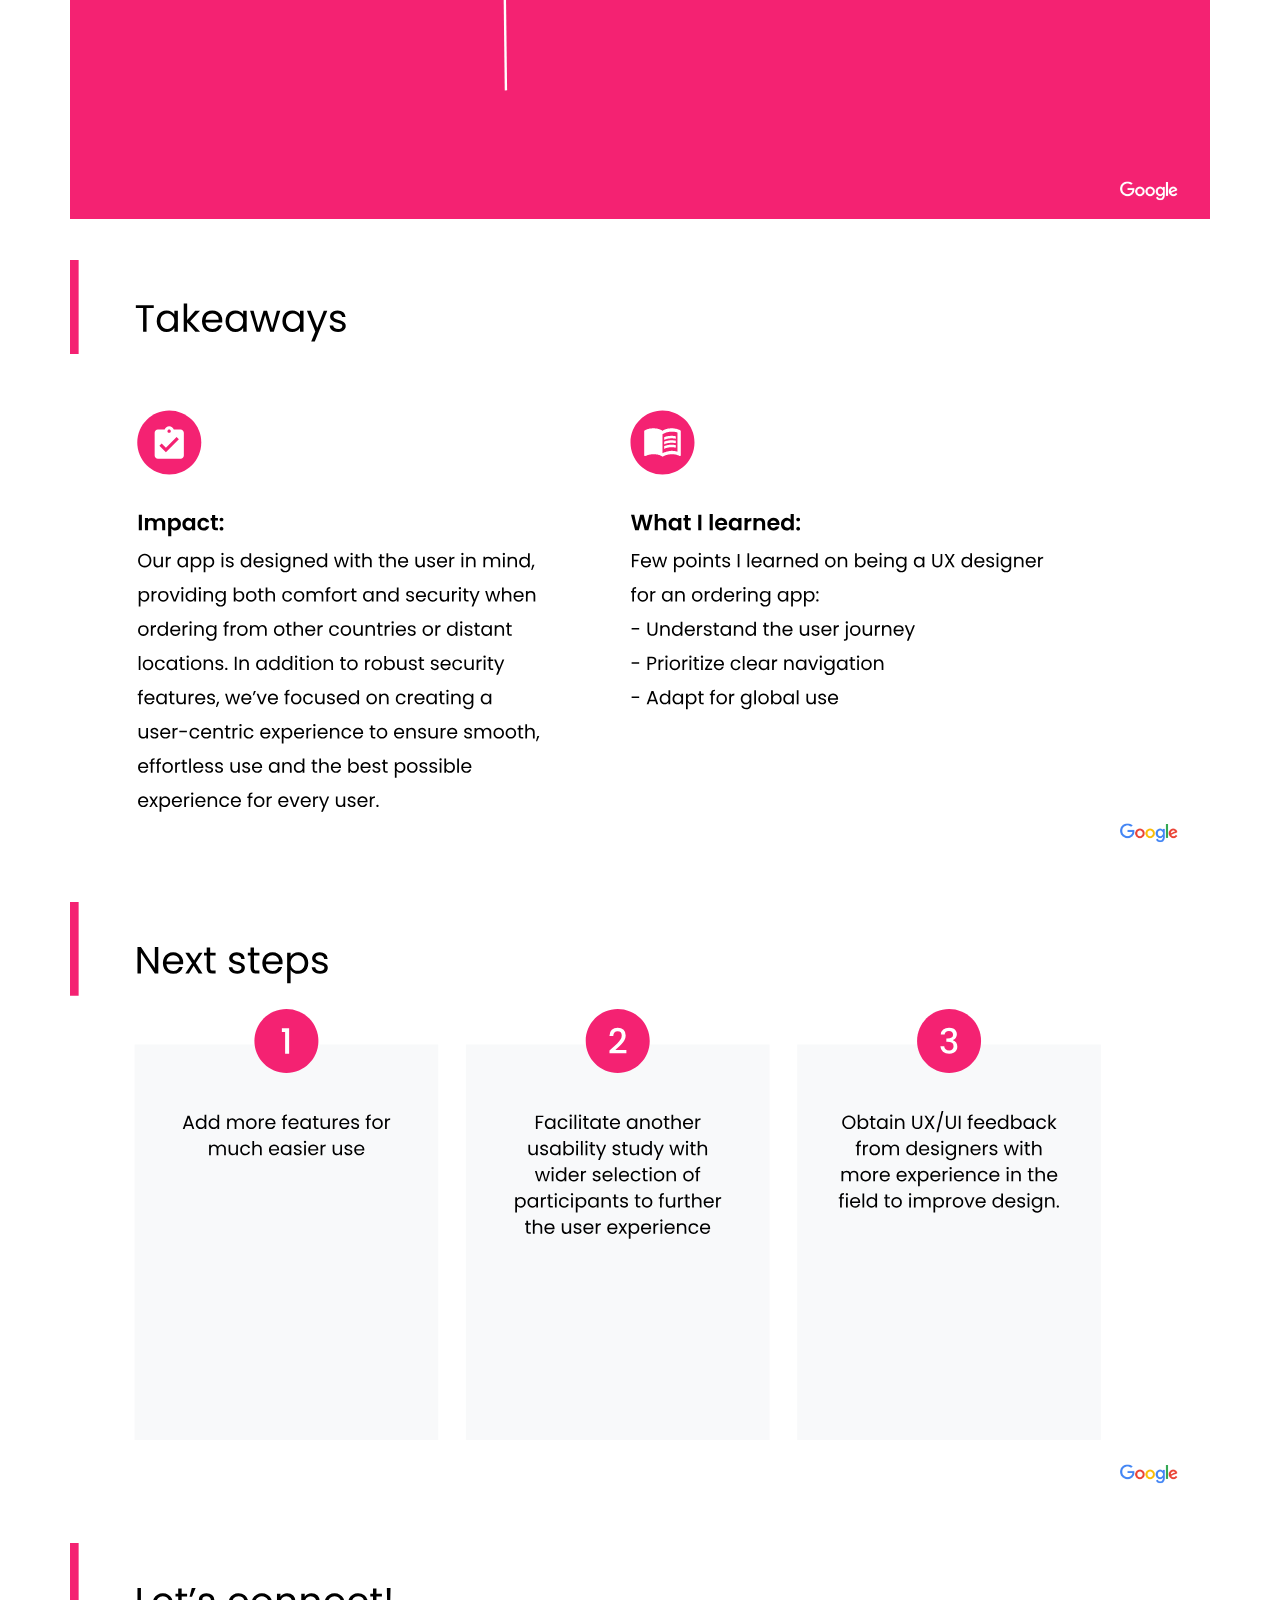
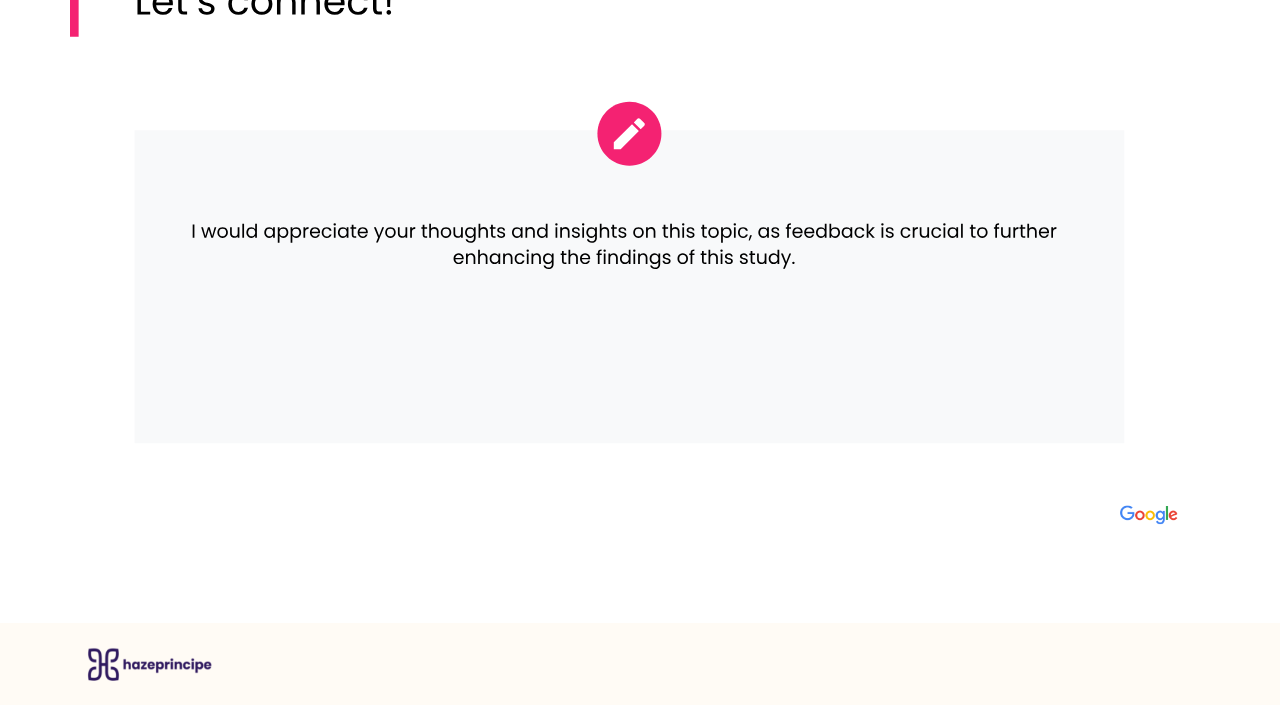
==== commit 20de8634: "Add analytics for harmony haven page" ====
--- a/projects/harmony-haven.html
+++ b/projects/harmony-haven.html
@@ -1,20 +1,30 @@
 <!DOCTYPE html>
 <html lang="en">
 <head>
+
+    <script async src="https://www.googletagmanager.com/gtag/js?id=G-51RN4QTD0F"></script>
+    <script>
+      window.dataLayer = window.dataLayer || [];
+      function gtag(){dataLayer.push(arguments);}
+      gtag('js', new Date());
+
+      gtag('config', 'G-51RN4QTD0F');
+    </script>
+
     <meta charset="UTF-8">
     <meta name="viewport" content="width=device-width, initial-scale=1.0">
-    <meta name="description" content="Hazel Principe - Portfolio">
+    <meta name="description" content="Harmony Haven">
     <meta name="author" content="Hazel Principe">
 
     <meta property='og:title' content='Hazel Principe'/>
-    <meta property='og:image' content='https://hazelprincipe.github.io/img/thumbnail.png'/>
+    <meta property='og:image' content='img/harmony-haven.jpg'/>
     <meta property='og:description' content='Hazel Principe`s Web Portfolio'/>
-    <meta property='og:url' content='https://hazelprincipe.github.io'/>
+    <meta property='og:url' content='https://hazelprincipe.github.io/harmony-haven.html'/>
     <meta property='og:image:width' content='1020' />
     <meta property='og:image:height' content='474' />
     <meta property="og:type" content='website'/>
       
-    <title>Hazel Principe's Portfolio</title>
+    <title>Case study - Harmony Haven</title>
     <link rel="shortcut icon" href="../img/favicon.png">
     <!--Main Bootstrap-->
     <link href="../vendor/bootstrap/css/bootstrap.css" rel="stylesheet">
